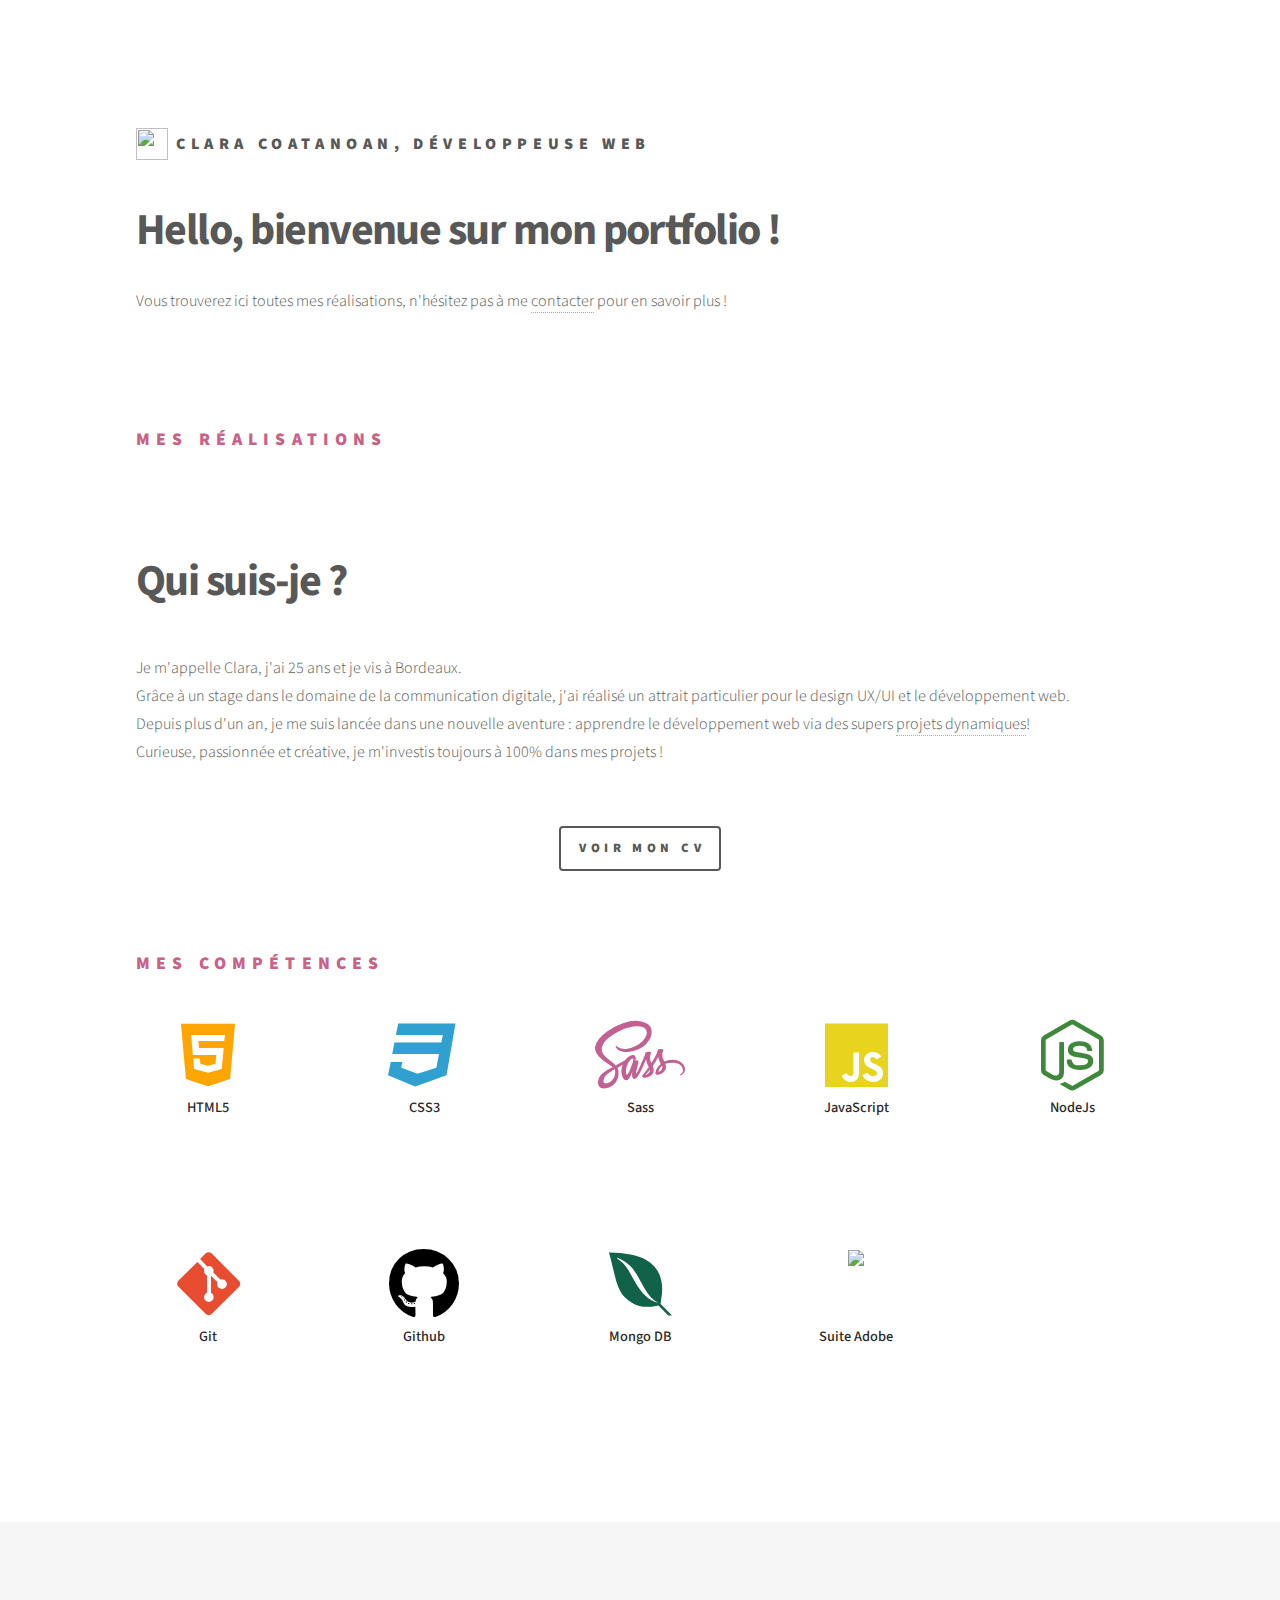
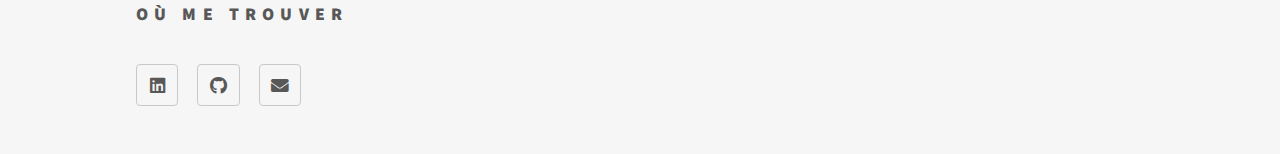
==== index.html @ 20f23aa3 "modification path image header" ====
<!DOCTYPE HTML>
<!--
	Phantom by HTML5 UP
	html5up.net | @ajlkn
	Free for personal and commercial use under the CCA 3.0 license (html5up.net/license)
-->
<html>

<head>
	<title>Portfolio Clara Coatanoan</title>
	<meta charset="utf-8" />
	<meta name="viewport" content="width=device-width, initial-scale=1, user-scalable=no" />
	<link rel="stylesheet" href="assets/css/main.css" />
	<link rel="stylesheet" href="assets/css/pages_projet.css" />
	<noscript>
		<link rel="stylesheet" href="assets/css/noscript.css" />
	</noscript>
</head>

<body class="is-preload">
	<!-- Wrapper -->
	<div id="wrapper">

		<!-- Header -->
		<header id="header">
			<div class="inner">

				<!-- Logo -->
				<a href="../index.html" class="logo">
					<span class="symbol name-title">
						<img src="/images/logos/clara_cercle.png" class="logo-title icon brands" />
						<span class="title">Clara Coatanoan, développeuse web</span>
				</a>

				<!-- Nav -->
				<!--<nav>
					<ul>
						<li><a href="#menu">Menu</a></li>
					</ul>
				</nav>-->

			</div>
		</header>

		<!-- Menu -->
		<!--<nav id="menu">
			<h2>Menu</h2>
			<ul>
				<li><a href="profil.html">Qui suis-je ?</a></li>
				<li><a href="contact.html">Contact</a></li>
			</ul>
		</nav>-->

		<!-- Main -->
		<div id="main">
			<div class="inner">
				<header>
					<h1>Hello, bienvenue sur mon portfolio !</h1>
					<p>Vous trouverez ici toutes mes réalisations, n'hésitez pas à me <a href="mailto:ccoatanoan@gmail.com">contacter</a> pour en savoir plus !</p>
				</header>
				<div class="title-projects">
					<h2 class="color-profil title-page">Mes réalisations</h2>
				</div>
				<section class="tiles" id="projects">
					<article class="style1">
						<span class="image">
							<img src="images/photos/photo_booki.png" alt="" />
						</span>
						<a href="./pages_projets/booki.html">
							<h2>Booki</h2>
							<div class="content">
								<p>Intégrer l'interface du site avec du code HTML et CSS</p>
							</div>
						</a>
					</article>
					<article class="style2">
						<span class="image">
							<img src="images/photos/photo_ohmyfood.png" alt="" />
						</span>
						<a href="./pages_projets/ohmyfood.html">
							<h2>Ohmyfood</h2>
							<div class="content">
								<p>Intégrer puis de dynamiser une page web avec des animations CSS avec SASS</p>
							</div>
						</a>
					</article>
					<article class="style3">
						<span class="image">
							<img src="images/photos/photo_lapanthere.png" alt="" />
						</span>
						<a href="./pages_projets/lapanthere.html">
							<h2>La Panthère</h2>
							<div class="content">
								<p>Optimiser un site web existant et améliorer le référencement</p>
							</div>
						</a>
					</article>
					<article class="style4">
						<span class="image">
							<img src="images/photos/photo_kanap.png" alt="" />
						</span>
						<a href="./pages_projets/kanap.html">
							<h2>Kanap</h2>
							<div class="content">
								<p>Intégrer dynamiquement des éléments de l'API avec JavaScript</p>
							</div>
						</a>
					</article>
					<!--<article class="style5">
									<span class="image">
										<img src="images/photos/photo_piiquante.png" alt="" />
									</span>
									<a href="./pages_projets/piiquante.html">
										<h2>Piiquante</h2>
										<div class="content">
											<p>Construire et intégrer une API sécurisée avec Nodejs, Express et MongoDB</p>
										</div>
									</a>
								</article>-->
					<!--<article class="style6">
									<span class="image">
										<img src="images/pic06.jpg" alt="" />
									</span>
									<a href="generic.html">
										<h2>Veroeros</h2>
										<div class="content">
											<p>Sed nisl arcu euismod sit amet nisi lorem etiam dolor veroeros et feugiat.</p>
										</div>
									</a>
								</article>
								<article class="style2">
									<span class="image">
										<img src="images/pic07.jpg" alt="" />
									</span>
									<a href="generic.html">
										<h2>Ipsum</h2>
										<div class="content">
											<p>Sed nisl arcu euismod sit amet nisi lorem etiam dolor veroeros et feugiat.</p>
										</div>
									</a>
								</article>
								<article class="style3">
									<span class="image">
										<img src="images/pic08.jpg" alt="" />
									</span>
									<a href="generic.html">
										<h2>Dolor</h2>
										<div class="content">
											<p>Sed nisl arcu euismod sit amet nisi lorem etiam dolor veroeros et feugiat.</p>
										</div>
									</a>
								</article>
								<article class="style1">
									<span class="image">
										<img src="images/pic09.jpg" alt="" />
									</span>
									<a href="generic.html">
										<h2>Nullam</h2>
										<div class="content">
											<p>Sed nisl arcu euismod sit amet nisi lorem etiam dolor veroeros et feugiat.</p>
										</div>
									</a>
								</article>
								<article class="style5">
									<span class="image">
										<img src="images/pic10.jpg" alt="" />
									</span>
									<a href="generic.html">
										<h2>Ultricies</h2>
										<div class="content">
											<p>Sed nisl arcu euismod sit amet nisi lorem etiam dolor veroeros et feugiat.</p>
										</div>
									</a>
								</article>
								<article class="style6">
									<span class="image">
										<img src="images/pic11.jpg" alt="" />
									</span>
									<a href="generic.html">
										<h2>Dictum</h2>
										<div class="content">
											<p>Sed nisl arcu euismod sit amet nisi lorem etiam dolor veroeros et feugiat.</p>
										</div>
									</a>
								</article>
								<article class="style4">
									<span class="image">
										<img src="images/pic12.jpg" alt="" />
									</span>
									<a href="generic.html">
										<h2>Pretium</h2>
										<div class="content">
											<p>Sed nisl arcu euismod sit amet nisi lorem etiam dolor veroeros et feugiat.</p>
										</div>
									</a>
								</article>-->
				</section>
				<section>
					<div class="bloc-index">
						<h1>Qui suis-je ?</h1>
						<!--<span class="image main"><img src="images/pic13.jpg" alt="" /></span>-->
						<p>
							Je m'appelle Clara, j'ai 25 ans et je vis à Bordeaux.</br>
							Grâce à un stage dans le domaine de la communication digitale, j'ai réalisé un attrait
							particulier pour le design UX/UI et le développement web.</br>
							Depuis plus d'un an, je me suis lancée dans une nouvelle aventure : apprendre le
							développement
							web via des supers <a href="#projects">projets dynamiques</a>!</br>
							Curieuse, passionnée et créative, je m'investis toujours à 100% dans mes projets !</br>
							</br>
						</p>
						<div class="button-projet">
							<a type="button" href="./images/pdf/cv_dev_web_clara_coatanoan_portfolio.pdf"
								target="_blank" class="button">Voir mon CV</a>
						</div>
					</div>
					<div class="bloc-index">
						<h2 class="color-profil title-page">Mes compétences</h2>
						<ul class="icons-profil">
							<li class="icons-bloc">
								<i class="icon brands style1 color-html fa-html5"><span class="label">HTML5</spans></i>
								<p>HTML5</p>
							</li>
							<li class="icons-bloc">
								<i class="icon brands style1 color-css fa-css3"><span class="label">CSS3</spans></i>
								<p>CSS3</p>
							</li>
							<li class="icons-bloc">
								<i class="icon brands style1 color-sass fa-sass"><span class="label">Sass</spans></i>
								<p>Sass</p>
							</li>
							<li class="icons-bloc">
								<i class="icon brands style1 color-js fa-js"><span class="label">JavaScript</spans></i>
								<p>JavaScript</p>
							</li>
							<li class="icons-bloc">
								<i class="icon brands style1 color-nodejs fa-node-js"><span class="label">NodeJS</spans>
										</i>
								<p>NodeJs</p>
							</li>
							<li class="icons-bloc">
								<i class="icon brands style1 color-git fa-git-alt"><span class="label">Git</spans></i>
								<p>Git</p>
							</li>
							<li class="icons-bloc">
								<i class="icon brands style1 color-github fa-github"><span class="label">Github</spans>
										</i>
								<p>Github</p>
							</li>
							<li class="icons-bloc">
								<i class="icon brands style1 color-mongodb fa-envira"><span class="label">MongoDB
										</spans>
								</i>
								<p>Mongo DB</p>
							</li>
							<li class="icons-bloc">
								<img src="./images/logos/creative-cloud.png" class="icon brands style1">
								<p>Suite Adobe</p>
							</li>
						</ul>
					</div>
					<!--<p>					
					<a href="./contact.html">Mon CV<i class="icon solid style1 fa-hand-wave"></i></a>
				</p>-->
					<!--<h2 class="color-profil title-page">Passionnée</h2>
				<p>

				</p>-->
				</section>
			</div>
		</div>

		<!-- Footer -->
		<footer id="footer">
			<div class="inner">
				<!--<section>
								<h2>Get in touch</h2>
								<form method="post" action="#">
									<div class="fields">
										<div class="field half">
											<input type="text" name="name" id="name" placeholder="Name" />
										</div>
										<div class="field half">
											<input type="email" name="email" id="email" placeholder="Email" />
										</div>
										<div class="field">
											<textarea name="message" id="message" placeholder="Message"></textarea>
										</div>
									</div>
									<ul class="actions">
										<li><input type="submit" value="Send" class="primary" /></li>
									</ul>
								</form>
							</section>-->
				<section>
					<h2>Où me trouver</h2>
					<ul class="icons">
						<li><a href="https://www.linkedin.com/in/clara-coatanoan/"
								class="icon brands style2 fa-linkedin"><span class="label">Linkedin</span></a></li>
						<li><a href="https://github.com/claractnn/" class="icon brands style2 fa-github"><span
									class="label">GitHub</span></a></li>
						<li><a href="mailto:ccoatanoan@gmail.com" class="icon solid style2 fa-envelope"><span
									class="label">Email</span></a></li>
					</ul>
				</section>
				<!--<ul class="copyright">
								<li>&copy; Untitled. All rights reserved</li><li>Design: <a href="http://html5up.net">HTML5 UP</a></li>
							</ul>-->
			</div>
		</footer>

	</div>

	<!-- Scripts -->
	<script src="assets/js/jquery.min.js"></script>
	<script src="assets/js/browser.min.js"></script>
	<script src="assets/js/breakpoints.min.js"></script>
	<script src="assets/js/util.js"></script>
	<script src="assets/js/main.js"></script>

</body>

</html>
---- assets/css/main.css ----
@import url(fontawesome-all.min.css);
@import url("https://fonts.googleapis.com/css?family=Source+Sans+Pro:300,700,900");

/*
	Phantom by HTML5 UP
	html5up.net | @ajlkn
	Free for personal and commercial use under the CCA 3.0 license (html5up.net/license)
*/

html, body, div, span, applet, object,
iframe, h1, h2, h3, h4, h5, h6, p, blockquote,
pre, a, abbr, acronym, address, big, cite,
code, del, dfn, em, img, ins, kbd, q, s, samp,
small, strike, strong, sub, sup, tt, var, b,
u, i, center, dl, dt, dd, ol, ul, li, fieldset,
form, label, legend, table, caption, tbody,
tfoot, thead, tr, th, td, article, aside,
canvas, details, embed, figure, figcaption,
footer, header, hgroup, menu, nav, output, ruby,
section, summary, time, mark, audio, video {
	margin: 0;
	padding: 0;
	border: 0;
	font-size: 100%;
	font: inherit;
	vertical-align: baseline;}

article, aside, details, figcaption, figure,
footer, header, hgroup, menu, nav, section {
	display: block;}

body {
	line-height: 1;
}

ol, ul {
	list-style: none;
}

blockquote, q {
	quotes: none;
}

	blockquote:before, blockquote:after, q:before, q:after {
		content: '';
		content: none;
	}

table {
	border-collapse: collapse;
	border-spacing: 0;
}

body {
	-webkit-text-size-adjust: none;
}

mark {
	background-color: transparent;
	color: inherit;
}

input::-moz-focus-inner {
	border: 0;
	padding: 0;
}

input, select, textarea {
	-moz-appearance: none;
	-webkit-appearance: none;
	-ms-appearance: none;
	appearance: none;
}

/* Basic */

	@-ms-viewport {
		width: device-width;
	}

	body {
		-ms-overflow-style: scrollbar;
	}

	@media screen and (max-width: 480px) {

		html, body {
			min-width: 320px;
		}

	}

	html {
		box-sizing: border-box;
	}

	*, *:before, *:after {
		box-sizing: inherit;
	}

	body {
		background: #ffffff;
	}

		body.is-preload *, body.is-preload *:before, body.is-preload *:after {
			-moz-animation: none !important;
			-webkit-animation: none !important;
			-ms-animation: none !important;
			animation: none !important;
			-moz-transition: none !important;
			-webkit-transition: none !important;
			-ms-transition: none !important;
			transition: none !important;
		}

/* Type */

	body, input, select, textarea {
		color: #585858;
		font-family: "Source Sans Pro", Helvetica, sans-serif;
		font-size: 16pt;
		font-weight: 300;
		line-height: 1.75;
	}

		@media screen and (max-width: 1680px) {

			body, input, select, textarea {
				font-size: 14pt;
			}

		}

		@media screen and (max-width: 1280px) {

			body, input, select, textarea {
				font-size: 12pt;
			}

		}

	a {
		-moz-transition: border-bottom-color 0.2s ease, color 0.2s ease;
		-webkit-transition: border-bottom-color 0.2s ease, color 0.2s ease;
		-ms-transition: border-bottom-color 0.2s ease, color 0.2s ease;
		transition: border-bottom-color 0.2s ease, color 0.2s ease;
		text-decoration: none;
		color: #585858;
		border-bottom: dotted 1px rgba(88, 88, 88, 0.5);
	}

		a:hover {
			border-bottom-color: transparent;
			color: #f2849e !important;
		}

	strong, b {
		font-weight: 900;
	}

	em, i {
		font-style: italic;
	}

	p {
		margin: 0 0 2em 0;
	}

	h1 {
		font-size: 2.75em;
		font-weight: 700;
		line-height: 1.3;
		margin: 0 0 1em 0;
		letter-spacing: -0.035em;
	}

		h1 a {
			color: inherit;
		}

		@media screen and (max-width: 736px) {

			h1 {
				font-size: 2em;
				margin: 0 0 1em 0;
			}

		}

		@media screen and (max-width: 360px) {

			h1 {
				font-size: 1.75em;
			}

		}

	h2, h3, h4, h5, h6 {
		font-weight: 900;
		line-height: 1.5;
		margin: 0 0 2em 0;
		text-transform: uppercase;
		letter-spacing: 0.35em;
	}

		h2 a, h3 a, h4 a, h5 a, h6 a {
			color: inherit;
		}

	h2 {
		font-size: 1.1em;
	}

	h3 {
		font-size: 1em;
	}

	h4 {
		font-size: 0.8em;
	}

	h5 {
		font-size: 0.8em;
	}

	h6 {
		font-size: 0.8em;
	}

	@media screen and (max-width: 980px) {

		h1 br, h2 br, h3 br, h4 br, h5 br, h6 br {
			display: none;
		}

	}

	@media screen and (max-width: 736px) {

		h2 {
			font-size: 1em;
		}

		h3 {
			font-size: 0.8em;
		}

	}

	sub {
		font-size: 0.8em;
		position: relative;
		top: 0.5em;
	}

	sup {
		font-size: 0.8em;
		position: relative;
		top: -0.5em;
	}

	blockquote {
		border-left: solid 4px #c9c9c9;
		font-style: italic;
		margin: 0 0 2em 0;
		padding: 0.5em 0 0.5em 2em;
	}

	code {
		background: rgba(144, 144, 144, 0.075);
		border-radius: 4px;
		border: solid 1px #c9c9c9;
		font-family: "Courier New", monospace;
		font-size: 0.9em;
		margin: 0 0.25em;
		padding: 0.25em 0.65em;
	}

	pre {
		-webkit-overflow-scrolling: touch;
		font-family: "Courier New", monospace;
		font-size: 0.9em;
		margin: 0 0 2em 0;
	}

		pre code {
			display: block;
			line-height: 1.75;
			padding: 1em 1.5em;
			overflow-x: auto;
		}

	hr {
		border: 0;
		border-bottom: solid 1px #c9c9c9;
		margin: 2em 0;
	}

		hr.major {
			margin: 3em 0;
		}

	.align-left {
		text-align: left;
	}

	.align-center {
		text-align: center;
	}

	.align-right {
		text-align: right;
	}

/* Row */

	.row {
		display: flex;
		flex-wrap: wrap;
		box-sizing: border-box;
		align-items: stretch;
	}

		.row > * {
			box-sizing: border-box;
		}

		.row.gtr-uniform > * > :last-child {
			margin-bottom: 0;
		}

		.row.aln-left {
			justify-content: flex-start;
		}

		.row.aln-center {
			justify-content: center;
		}

		.row.aln-right {
			justify-content: flex-end;
		}

		.row.aln-top {
			align-items: flex-start;
		}

		.row.aln-middle {
			align-items: center;
		}

		.row.aln-bottom {
			align-items: flex-end;
		}

		.row > .imp {
			order: -1;
		}

		.row > .col-1 {
			width: 8.33333%;
		}

		.row > .off-1 {
			margin-left: 8.33333%;
		}

		.row > .col-2 {
			width: 16.66667%;
		}

		.row > .off-2 {
			margin-left: 16.66667%;
		}

		.row > .col-3 {
			width: 25%;
		}

		.row > .off-3 {
			margin-left: 25%;
		}

		.row > .col-4 {
			width: 33.33333%;
		}

		.row > .off-4 {
			margin-left: 33.33333%;
		}

		.row > .col-5 {
			width: 41.66667%;
		}

		.row > .off-5 {
			margin-left: 41.66667%;
		}

		.row > .col-6 {
			width: 50%;
		}

		.row > .off-6 {
			margin-left: 50%;
		}

		.row > .col-7 {
			width: 58.33333%;
		}

		.row > .off-7 {
			margin-left: 58.33333%;
		}

		.row > .col-8 {
			width: 66.66667%;
		}

		.row > .off-8 {
			margin-left: 66.66667%;
		}

		.row > .col-9 {
			width: 75%;
		}

		.row > .off-9 {
			margin-left: 75%;
		}

		.row > .col-10 {
			width: 83.33333%;
		}

		.row > .off-10 {
			margin-left: 83.33333%;
		}

		.row > .col-11 {
			width: 91.66667%;
		}

		.row > .off-11 {
			margin-left: 91.66667%;
		}

		.row > .col-12 {
			width: 100%;
		}

		.row > .off-12 {
			margin-left: 100%;
		}

		.row.gtr-0 {
			margin-top: 0;
			margin-left: 0em;
		}

			.row.gtr-0 > * {
				padding: 0 0 0 0em;
			}

			.row.gtr-0.gtr-uniform {
				margin-top: 0em;
			}

				.row.gtr-0.gtr-uniform > * {
					padding-top: 0em;
				}

		.row.gtr-25 {
			margin-top: 0;
			margin-left: -0.5em;
		}

			.row.gtr-25 > * {
				padding: 0 0 0 0.5em;
			}

			.row.gtr-25.gtr-uniform {
				margin-top: -0.5em;
			}

				.row.gtr-25.gtr-uniform > * {
					padding-top: 0.5em;
				}

		.row.gtr-50 {
			margin-top: 0;
			margin-left: -1em;
		}

			.row.gtr-50 > * {
				padding: 0 0 0 1em;
			}

			.row.gtr-50.gtr-uniform {
				margin-top: -1em;
			}

				.row.gtr-50.gtr-uniform > * {
					padding-top: 1em;
				}

		.row {
			margin-top: 0;
			margin-left: -2em;
		}

			.row > * {
				padding: 0 0 0 2em;
			}

			.row.gtr-uniform {
				margin-top: -2em;
			}

				.row.gtr-uniform > * {
					padding-top: 2em;
				}

		.row.gtr-150 {
			margin-top: 0;
			margin-left: -3em;
		}

			.row.gtr-150 > * {
				padding: 0 0 0 3em;
			}

			.row.gtr-150.gtr-uniform {
				margin-top: -3em;
			}

				.row.gtr-150.gtr-uniform > * {
					padding-top: 3em;
				}

		.row.gtr-200 {
			margin-top: 0;
			margin-left: -4em;
		}

			.row.gtr-200 > * {
				padding: 0 0 0 4em;
			}

			.row.gtr-200.gtr-uniform {
				margin-top: -4em;
			}

				.row.gtr-200.gtr-uniform > * {
					padding-top: 4em;
				}

		@media screen and (max-width: 1680px) {

			.row {
				display: flex;
				flex-wrap: wrap;
				box-sizing: border-box;
				align-items: stretch;
			}

				.row > * {
					box-sizing: border-box;
				}

				.row.gtr-uniform > * > :last-child {
					margin-bottom: 0;
				}

				.row.aln-left {
					justify-content: flex-start;
				}

				.row.aln-center {
					justify-content: center;
				}

				.row.aln-right {
					justify-content: flex-end;
				}

				.row.aln-top {
					align-items: flex-start;
				}

				.row.aln-middle {
					align-items: center;
				}

				.row.aln-bottom {
					align-items: flex-end;
				}

				.row > .imp-xlarge {
					order: -1;
				}

				.row > .col-1-xlarge {
					width: 8.33333%;
				}

				.row > .off-1-xlarge {
					margin-left: 8.33333%;
				}

				.row > .col-2-xlarge {
					width: 16.66667%;
				}

				.row > .off-2-xlarge {
					margin-left: 16.66667%;
				}

				.row > .col-3-xlarge {
					width: 25%;
				}

				.row > .off-3-xlarge {
					margin-left: 25%;
				}

				.row > .col-4-xlarge {
					width: 33.33333%;
				}

				.row > .off-4-xlarge {
					margin-left: 33.33333%;
				}

				.row > .col-5-xlarge {
					width: 41.66667%;
				}

				.row > .off-5-xlarge {
					margin-left: 41.66667%;
				}

				.row > .col-6-xlarge {
					width: 50%;
				}

				.row > .off-6-xlarge {
					margin-left: 50%;
				}

				.row > .col-7-xlarge {
					width: 58.33333%;
				}

				.row > .off-7-xlarge {
					margin-left: 58.33333%;
				}

				.row > .col-8-xlarge {
					width: 66.66667%;
				}

				.row > .off-8-xlarge {
					margin-left: 66.66667%;
				}

				.row > .col-9-xlarge {
					width: 75%;
				}

				.row > .off-9-xlarge {
					margin-left: 75%;
				}

				.row > .col-10-xlarge {
					width: 83.33333%;
				}

				.row > .off-10-xlarge {
					margin-left: 83.33333%;
				}

				.row > .col-11-xlarge {
					width: 91.66667%;
				}

				.row > .off-11-xlarge {
					margin-left: 91.66667%;
				}

				.row > .col-12-xlarge {
					width: 100%;
				}

				.row > .off-12-xlarge {
					margin-left: 100%;
				}

				.row.gtr-0 {
					margin-top: 0;
					margin-left: 0em;
				}

					.row.gtr-0 > * {
						padding: 0 0 0 0em;
					}

					.row.gtr-0.gtr-uniform {
						margin-top: 0em;
					}

						.row.gtr-0.gtr-uniform > * {
							padding-top: 0em;
						}

				.row.gtr-25 {
					margin-top: 0;
					margin-left: -0.5em;
				}

					.row.gtr-25 > * {
						padding: 0 0 0 0.5em;
					}

					.row.gtr-25.gtr-uniform {
						margin-top: -0.5em;
					}

						.row.gtr-25.gtr-uniform > * {
							padding-top: 0.5em;
						}

				.row.gtr-50 {
					margin-top: 0;
					margin-left: -1em;
				}

					.row.gtr-50 > * {
						padding: 0 0 0 1em;
					}

					.row.gtr-50.gtr-uniform {
						margin-top: -1em;
					}

						.row.gtr-50.gtr-uniform > * {
							padding-top: 1em;
						}

				.row {
					margin-top: 0;
					margin-left: -2em;
				}

					.row > * {
						padding: 0 0 0 2em;
					}

					.row.gtr-uniform {
						margin-top: -2em;
					}

						.row.gtr-uniform > * {
							padding-top: 2em;
						}

				.row.gtr-150 {
					margin-top: 0;
					margin-left: -3em;
				}

					.row.gtr-150 > * {
						padding: 0 0 0 3em;
					}

					.row.gtr-150.gtr-uniform {
						margin-top: -3em;
					}

						.row.gtr-150.gtr-uniform > * {
							padding-top: 3em;
						}

				.row.gtr-200 {
					margin-top: 0;
					margin-left: -4em;
				}

					.row.gtr-200 > * {
						padding: 0 0 0 4em;
					}

					.row.gtr-200.gtr-uniform {
						margin-top: -4em;
					}

						.row.gtr-200.gtr-uniform > * {
							padding-top: 4em;
						}

		}

		@media screen and (max-width: 1280px) {

			.row {
				display: flex;
				flex-wrap: wrap;
				box-sizing: border-box;
				align-items: stretch;
			}

				.row > * {
					box-sizing: border-box;
				}

				.row.gtr-uniform > * > :last-child {
					margin-bottom: 0;
				}

				.row.aln-left {
					justify-content: flex-start;
				}

				.row.aln-center {
					justify-content: center;
				}

				.row.aln-right {
					justify-content: flex-end;
				}

				.row.aln-top {
					align-items: flex-start;
				}

				.row.aln-middle {
					align-items: center;
				}

				.row.aln-bottom {
					align-items: flex-end;
				}

				.row > .imp-large {
					order: -1;
				}

				.row > .col-1-large {
					width: 8.33333%;
				}

				.row > .off-1-large {
					margin-left: 8.33333%;
				}

				.row > .col-2-large {
					width: 16.66667%;
				}

				.row > .off-2-large {
					margin-left: 16.66667%;
				}

				.row > .col-3-large {
					width: 25%;
				}

				.row > .off-3-large {
					margin-left: 25%;
				}

				.row > .col-4-large {
					width: 33.33333%;
				}

				.row > .off-4-large {
					margin-left: 33.33333%;
				}

				.row > .col-5-large {
					width: 41.66667%;
				}

				.row > .off-5-large {
					margin-left: 41.66667%;
				}

				.row > .col-6-large {
					width: 50%;
				}

				.row > .off-6-large {
					margin-left: 50%;
				}

				.row > .col-7-large {
					width: 58.33333%;
				}

				.row > .off-7-large {
					margin-left: 58.33333%;
				}

				.row > .col-8-large {
					width: 66.66667%;
				}

				.row > .off-8-large {
					margin-left: 66.66667%;
				}

				.row > .col-9-large {
					width: 75%;
				}

				.row > .off-9-large {
					margin-left: 75%;
				}

				.row > .col-10-large {
					width: 83.33333%;
				}

				.row > .off-10-large {
					margin-left: 83.33333%;
				}

				.row > .col-11-large {
					width: 91.66667%;
				}

				.row > .off-11-large {
					margin-left: 91.66667%;
				}

				.row > .col-12-large {
					width: 100%;
				}

				.row > .off-12-large {
					margin-left: 100%;
				}

				.row.gtr-0 {
					margin-top: 0;
					margin-left: 0em;
				}

					.row.gtr-0 > * {
						padding: 0 0 0 0em;
					}

					.row.gtr-0.gtr-uniform {
						margin-top: 0em;
					}

						.row.gtr-0.gtr-uniform > * {
							padding-top: 0em;
						}

				.row.gtr-25 {
					margin-top: 0;
					margin-left: -0.5em;
				}

					.row.gtr-25 > * {
						padding: 0 0 0 0.5em;
					}

					.row.gtr-25.gtr-uniform {
						margin-top: -0.5em;
					}

						.row.gtr-25.gtr-uniform > * {
							padding-top: 0.5em;
						}

				.row.gtr-50 {
					margin-top: 0;
					margin-left: -1em;
				}

					.row.gtr-50 > * {
						padding: 0 0 0 1em;
					}

					.row.gtr-50.gtr-uniform {
						margin-top: -1em;
					}

						.row.gtr-50.gtr-uniform > * {
							padding-top: 1em;
						}

				.row {
					margin-top: 0;
					margin-left: -2em;
				}

					.row > * {
						padding: 0 0 0 2em;
					}

					.row.gtr-uniform {
						margin-top: -2em;
					}

						.row.gtr-uniform > * {
							padding-top: 2em;
						}

				.row.gtr-150 {
					margin-top: 0;
					margin-left: -3em;
				}

					.row.gtr-150 > * {
						padding: 0 0 0 3em;
					}

					.row.gtr-150.gtr-uniform {
						margin-top: -3em;
					}

						.row.gtr-150.gtr-uniform > * {
							padding-top: 3em;
						}

				.row.gtr-200 {
					margin-top: 0;
					margin-left: -4em;
				}

					.row.gtr-200 > * {
						padding: 0 0 0 4em;
					}

					.row.gtr-200.gtr-uniform {
						margin-top: -4em;
					}

						.row.gtr-200.gtr-uniform > * {
							padding-top: 4em;
						}

		}

		@media screen and (max-width: 980px) {

			.row {
				display: flex;
				flex-wrap: wrap;
				box-sizing: border-box;
				align-items: stretch;
			}

				.row > * {
					box-sizing: border-box;
				}

				.row.gtr-uniform > * > :last-child {
					margin-bottom: 0;
				}

				.row.aln-left {
					justify-content: flex-start;
				}

				.row.aln-center {
					justify-content: center;
				}

				.row.aln-right {
					justify-content: flex-end;
				}

				.row.aln-top {
					align-items: flex-start;
				}

				.row.aln-middle {
					align-items: center;
				}

				.row.aln-bottom {
					align-items: flex-end;
				}

				.row > .imp-medium {
					order: -1;
				}

				.row > .col-1-medium {
					width: 8.33333%;
				}

				.row > .off-1-medium {
					margin-left: 8.33333%;
				}

				.row > .col-2-medium {
					width: 16.66667%;
				}

				.row > .off-2-medium {
					margin-left: 16.66667%;
				}

				.row > .col-3-medium {
					width: 25%;
				}

				.row > .off-3-medium {
					margin-left: 25%;
				}

				.row > .col-4-medium {
					width: 33.33333%;
				}

				.row > .off-4-medium {
					margin-left: 33.33333%;
				}

				.row > .col-5-medium {
					width: 41.66667%;
				}

				.row > .off-5-medium {
					margin-left: 41.66667%;
				}

				.row > .col-6-medium {
					width: 50%;
				}

				.row > .off-6-medium {
					margin-left: 50%;
				}

				.row > .col-7-medium {
					width: 58.33333%;
				}

				.row > .off-7-medium {
					margin-left: 58.33333%;
				}

				.row > .col-8-medium {
					width: 66.66667%;
				}

				.row > .off-8-medium {
					margin-left: 66.66667%;
				}

				.row > .col-9-medium {
					width: 75%;
				}

				.row > .off-9-medium {
					margin-left: 75%;
				}

				.row > .col-10-medium {
					width: 83.33333%;
				}

				.row > .off-10-medium {
					margin-left: 83.33333%;
				}

				.row > .col-11-medium {
					width: 91.66667%;
				}

				.row > .off-11-medium {
					margin-left: 91.66667%;
				}

				.row > .col-12-medium {
					width: 100%;
				}

				.row > .off-12-medium {
					margin-left: 100%;
				}

				.row.gtr-0 {
					margin-top: 0;
					margin-left: 0em;
				}

					.row.gtr-0 > * {
						padding: 0 0 0 0em;
					}

					.row.gtr-0.gtr-uniform {
						margin-top: 0em;
					}

						.row.gtr-0.gtr-uniform > * {
							padding-top: 0em;
						}

				.row.gtr-25 {
					margin-top: 0;
					margin-left: -0.375em;
				}

					.row.gtr-25 > * {
						padding: 0 0 0 0.375em;
					}

					.row.gtr-25.gtr-uniform {
						margin-top: -0.375em;
					}

						.row.gtr-25.gtr-uniform > * {
							padding-top: 0.375em;
						}

				.row.gtr-50 {
					margin-top: 0;
					margin-left: -0.75em;
				}

					.row.gtr-50 > * {
						padding: 0 0 0 0.75em;
					}

					.row.gtr-50.gtr-uniform {
						margin-top: -0.75em;
					}

						.row.gtr-50.gtr-uniform > * {
							padding-top: 0.75em;
						}

				.row {
					margin-top: 0;
					margin-left: -1.5em;
				}

					.row > * {
						padding: 0 0 0 1.5em;
					}

					.row.gtr-uniform {
						margin-top: -1.5em;
					}

						.row.gtr-uniform > * {
							padding-top: 1.5em;
						}

				.row.gtr-150 {
					margin-top: 0;
					margin-left: -2.25em;
				}

					.row.gtr-150 > * {
						padding: 0 0 0 2.25em;
					}

					.row.gtr-150.gtr-uniform {
						margin-top: -2.25em;
					}

						.row.gtr-150.gtr-uniform > * {
							padding-top: 2.25em;
						}

				.row.gtr-200 {
					margin-top: 0;
					margin-left: -3em;
				}

					.row.gtr-200 > * {
						padding: 0 0 0 3em;
					}

					.row.gtr-200.gtr-uniform {
						margin-top: -3em;
					}

						.row.gtr-200.gtr-uniform > * {
							padding-top: 3em;
						}

		}

		@media screen and (max-width: 736px) {

			.row {
				display: flex;
				flex-wrap: wrap;
				box-sizing: border-box;
				align-items: stretch;
			}

				.row > * {
					box-sizing: border-box;
				}

				.row.gtr-uniform > * > :last-child {
					margin-bottom: 0;
				}

				.row.aln-left {
					justify-content: flex-start;
				}

				.row.aln-center {
					justify-content: center;
				}

				.row.aln-right {
					justify-content: flex-end;
				}

				.row.aln-top {
					align-items: flex-start;
				}

				.row.aln-middle {
					align-items: center;
				}

				.row.aln-bottom {
					align-items: flex-end;
				}

				.row > .imp-small {
					order: -1;
				}

				.row > .col-1-small {
					width: 8.33333%;
				}

				.row > .off-1-small {
					margin-left: 8.33333%;
				}

				.row > .col-2-small {
					width: 16.66667%;
				}

				.row > .off-2-small {
					margin-left: 16.66667%;
				}

				.row > .col-3-small {
					width: 25%;
				}

				.row > .off-3-small {
					margin-left: 25%;
				}

				.row > .col-4-small {
					width: 33.33333%;
				}

				.row > .off-4-small {
					margin-left: 33.33333%;
				}

				.row > .col-5-small {
					width: 41.66667%;
				}

				.row > .off-5-small {
					margin-left: 41.66667%;
				}

				.row > .col-6-small {
					width: 50%;
				}

				.row > .off-6-small {
					margin-left: 50%;
				}

				.row > .col-7-small {
					width: 58.33333%;
				}

				.row > .off-7-small {
					margin-left: 58.33333%;
				}

				.row > .col-8-small {
					width: 66.66667%;
				}

				.row > .off-8-small {
					margin-left: 66.66667%;
				}

				.row > .col-9-small {
					width: 75%;
				}

				.row > .off-9-small {
					margin-left: 75%;
				}

				.row > .col-10-small {
					width: 83.33333%;
				}

				.row > .off-10-small {
					margin-left: 83.33333%;
				}

				.row > .col-11-small {
					width: 91.66667%;
				}

				.row > .off-11-small {
					margin-left: 91.66667%;
				}

				.row > .col-12-small {
					width: 100%;
				}

				.row > .off-12-small {
					margin-left: 100%;
				}

				.row.gtr-0 {
					margin-top: 0;
					margin-left: 0em;
				}

					.row.gtr-0 > * {
						padding: 0 0 0 0em;
					}

					.row.gtr-0.gtr-uniform {
						margin-top: 0em;
					}

						.row.gtr-0.gtr-uniform > * {
							padding-top: 0em;
						}

				.row.gtr-25 {
					margin-top: 0;
					margin-left: -0.25em;
				}

					.row.gtr-25 > * {
						padding: 0 0 0 0.25em;
					}

					.row.gtr-25.gtr-uniform {
						margin-top: -0.25em;
					}

						.row.gtr-25.gtr-uniform > * {
							padding-top: 0.25em;
						}

				.row.gtr-50 {
					margin-top: 0;
					margin-left: -0.5em;
				}

					.row.gtr-50 > * {
						padding: 0 0 0 0.5em;
					}

					.row.gtr-50.gtr-uniform {
						margin-top: -0.5em;
					}

						.row.gtr-50.gtr-uniform > * {
							padding-top: 0.5em;
						}

				.row {
					margin-top: 0;
					margin-left: -1em;
				}

					.row > * {
						padding: 0 0 0 1em;
					}

					.row.gtr-uniform {
						margin-top: -1em;
					}

						.row.gtr-uniform > * {
							padding-top: 1em;
						}

				.row.gtr-150 {
					margin-top: 0;
					margin-left: -1.5em;
				}

					.row.gtr-150 > * {
						padding: 0 0 0 1.5em;
					}

					.row.gtr-150.gtr-uniform {
						margin-top: -1.5em;
					}

						.row.gtr-150.gtr-uniform > * {
							padding-top: 1.5em;
						}

				.row.gtr-200 {
					margin-top: 0;
					margin-left: -2em;
				}

					.row.gtr-200 > * {
						padding: 0 0 0 2em;
					}

					.row.gtr-200.gtr-uniform {
						margin-top: -2em;
					}

						.row.gtr-200.gtr-uniform > * {
							padding-top: 2em;
						}

		}

		@media screen and (max-width: 480px) {

			.row {
				display: flex;
				flex-wrap: wrap;
				box-sizing: border-box;
				align-items: stretch;
			}

				.row > * {
					box-sizing: border-box;
				}

				.row.gtr-uniform > * > :last-child {
					margin-bottom: 0;
				}

				.row.aln-left {
					justify-content: flex-start;
				}

				.row.aln-center {
					justify-content: center;
				}

				.row.aln-right {
					justify-content: flex-end;
				}

				.row.aln-top {
					align-items: flex-start;
				}

				.row.aln-middle {
					align-items: center;
				}

				.row.aln-bottom {
					align-items: flex-end;
				}

				.row > .imp-xsmall {
					order: -1;
				}

				.row > .col-1-xsmall {
					width: 8.33333%;
				}

				.row > .off-1-xsmall {
					margin-left: 8.33333%;
				}

				.row > .col-2-xsmall {
					width: 16.66667%;
				}

				.row > .off-2-xsmall {
					margin-left: 16.66667%;
				}

				.row > .col-3-xsmall {
					width: 25%;
				}

				.row > .off-3-xsmall {
					margin-left: 25%;
				}

				.row > .col-4-xsmall {
					width: 33.33333%;
				}

				.row > .off-4-xsmall {
					margin-left: 33.33333%;
				}

				.row > .col-5-xsmall {
					width: 41.66667%;
				}

				.row > .off-5-xsmall {
					margin-left: 41.66667%;
				}

				.row > .col-6-xsmall {
					width: 50%;
				}

				.row > .off-6-xsmall {
					margin-left: 50%;
				}

				.row > .col-7-xsmall {
					width: 58.33333%;
				}

				.row > .off-7-xsmall {
					margin-left: 58.33333%;
				}

				.row > .col-8-xsmall {
					width: 66.66667%;
				}

				.row > .off-8-xsmall {
					margin-left: 66.66667%;
				}

				.row > .col-9-xsmall {
					width: 75%;
				}

				.row > .off-9-xsmall {
					margin-left: 75%;
				}

				.row > .col-10-xsmall {
					width: 83.33333%;
				}

				.row > .off-10-xsmall {
					margin-left: 83.33333%;
				}

				.row > .col-11-xsmall {
					width: 91.66667%;
				}

				.row > .off-11-xsmall {
					margin-left: 91.66667%;
				}

				.row > .col-12-xsmall {
					width: 100%;
				}

				.row > .off-12-xsmall {
					margin-left: 100%;
				}

				.row.gtr-0 {
					margin-top: 0;
					margin-left: 0em;
				}

					.row.gtr-0 > * {
						padding: 0 0 0 0em;
					}

					.row.gtr-0.gtr-uniform {
						margin-top: 0em;
					}

						.row.gtr-0.gtr-uniform > * {
							padding-top: 0em;
						}

				.row.gtr-25 {
					margin-top: 0;
					margin-left: -0.25em;
				}

					.row.gtr-25 > * {
						padding: 0 0 0 0.25em;
					}

					.row.gtr-25.gtr-uniform {
						margin-top: -0.25em;
					}

						.row.gtr-25.gtr-uniform > * {
							padding-top: 0.25em;
						}

				.row.gtr-50 {
					margin-top: 0;
					margin-left: -0.5em;
				}

					.row.gtr-50 > * {
						padding: 0 0 0 0.5em;
					}

					.row.gtr-50.gtr-uniform {
						margin-top: -0.5em;
					}

						.row.gtr-50.gtr-uniform > * {
							padding-top: 0.5em;
						}

				.row {
					margin-top: 0;
					margin-left: -1em;
				}

					.row > * {
						padding: 0 0 0 1em;
					}

					.row.gtr-uniform {
						margin-top: -1em;
					}

						.row.gtr-uniform > * {
							padding-top: 1em;
						}

				.row.gtr-150 {
					margin-top: 0;
					margin-left: -1.5em;
				}

					.row.gtr-150 > * {
						padding: 0 0 0 1.5em;
					}

					.row.gtr-150.gtr-uniform {
						margin-top: -1.5em;
					}

						.row.gtr-150.gtr-uniform > * {
							padding-top: 1.5em;
						}

				.row.gtr-200 {
					margin-top: 0;
					margin-left: -2em;
				}

					.row.gtr-200 > * {
						padding: 0 0 0 2em;
					}

					.row.gtr-200.gtr-uniform {
						margin-top: -2em;
					}

						.row.gtr-200.gtr-uniform > * {
							padding-top: 2em;
						}

		}

/* Section/Article */

	section.special, article.special {
		text-align: center;
	}

	header p {
		margin-top: -1em;
	}

	@media screen and (max-width: 736px) {

		header p {
			margin-top: 0;
		}

	}

/* Icon */

	.icon {
		text-decoration: none;
		border-bottom: none;
		position: relative;
	}

		.icon:before {
			-moz-osx-font-smoothing: grayscale;
			-webkit-font-smoothing: antialiased;
			display: inline-block;
			font-style: normal;
			font-variant: normal;
			text-rendering: auto;
			line-height: 1;
			text-transform: none !important;
			font-family: 'Font Awesome 5 Free';
			font-weight: 400;
		}

		.icon > .label {
			display: none;
		}

		.icon:before {
			line-height: inherit;
		}

		.icon.solid:before {
			font-weight: 900;
		}

		.icon.brands:before {
			font-family: 'Font Awesome 5 Brands';
		}

		.icon.style2 {
			-moz-transition: background-color 0.2s ease-in-out, color 0.2s ease-in-out, border-color 0.2s ease-in-out;
			-webkit-transition: background-color 0.2s ease-in-out, color 0.2s ease-in-out, border-color 0.2s ease-in-out;
			-ms-transition: background-color 0.2s ease-in-out, color 0.2s ease-in-out, border-color 0.2s ease-in-out;
			transition: background-color 0.2s ease-in-out, color 0.2s ease-in-out, border-color 0.2s ease-in-out;
			background-color: transparent;
			border: solid 1px #c9c9c9;
			border-radius: 4px;
			width: 2.65em;
			height: 2.65em;
			display: inline-block;
			text-align: center;
			line-height: 2.65em;
			color: inherit;
		}

			.icon.style2:before {
				font-size: 1.1em;
			}

			.icon.style2:hover {
				color: #f2849e;
				border-color: #f2849e;
			}

			.icon.style2:active {
				background-color: rgba(242, 132, 158, 0.1);
			}

/* List */

	ol {
		list-style: decimal;
		margin: 0 0 2em 0;
		padding-left: 1.25em;
	}

		ol li {
			padding-left: 0.25em;
		}

	ul {
		list-style: disc;
		margin: 0 0 2em 0;
		padding-left: 1em;
	}

		ul li {
			padding-left: 0.5em;
		}

		ul.alt {
			list-style: none;
			padding-left: 0;
		}

			ul.alt li {
				border-top: solid 1px #c9c9c9;
				padding: 0.5em 0;
			}

				ul.alt li:first-child {
					border-top: 0;
					padding-top: 0;
				}

	dl {
		margin: 0 0 2em 0;
	}

		dl dt {
			display: block;
			font-weight: 900;
			margin: 0 0 1em 0;
		}

		dl dd {
			margin-left: 2em;
		}

/* Actions */

	ul.actions {
		display: -moz-flex;
		display: -webkit-flex;
		display: -ms-flex;
		display: flex;
		cursor: default;
		list-style: none;
		margin-left: -1em;
		padding-left: 0;
	}

		ul.actions li {
			padding: 0 0 0 1em;
			vertical-align: middle;
		}

		ul.actions.special {
			-moz-justify-content: center;
			-webkit-justify-content: center;
			-ms-justify-content: center;
			justify-content: center;
			width: 100%;
			margin-left: 0;
		}

			ul.actions.special li:first-child {
				padding-left: 0;
			}

		ul.actions.stacked {
			-moz-flex-direction: column;
			-webkit-flex-direction: column;
			-ms-flex-direction: column;
			flex-direction: column;
			margin-left: 0;
		}

			ul.actions.stacked li {
				padding: 1.3em 0 0 0;
			}

				ul.actions.stacked li:first-child {
					padding-top: 0;
				}

		ul.actions.fit {
			width: calc(100% + 1em);
		}

			ul.actions.fit li {
				-moz-flex-grow: 1;
				-webkit-flex-grow: 1;
				-ms-flex-grow: 1;
				flex-grow: 1;
				-moz-flex-shrink: 1;
				-webkit-flex-shrink: 1;
				-ms-flex-shrink: 1;
				flex-shrink: 1;
				width: 100%;
			}

				ul.actions.fit li > * {
					width: 100%;
				}

			ul.actions.fit.stacked {
				width: 100%;
			}

		@media screen and (max-width: 480px) {

			ul.actions:not(.fixed) {
				-moz-flex-direction: column;
				-webkit-flex-direction: column;
				-ms-flex-direction: column;
				flex-direction: column;
				margin-left: 0;
				width: 100% !important;
			}

				ul.actions:not(.fixed) li {
					-moz-flex-grow: 1;
					-webkit-flex-grow: 1;
					-ms-flex-grow: 1;
					flex-grow: 1;
					-moz-flex-shrink: 1;
					-webkit-flex-shrink: 1;
					-ms-flex-shrink: 1;
					flex-shrink: 1;
					padding: 1em 0 0 0;
					text-align: center;
					width: 100%;
				}

					ul.actions:not(.fixed) li > * {
						width: 100%;
					}

					ul.actions:not(.fixed) li:first-child {
						padding-top: 0;
					}

					ul.actions:not(.fixed) li input[type="submit"],
					ul.actions:not(.fixed) li input[type="reset"],
					ul.actions:not(.fixed) li input[type="button"],
					ul.actions:not(.fixed) li button,
					ul.actions:not(.fixed) li .button {
						width: 100%;
					}

						ul.actions:not(.fixed) li input[type="submit"].icon:before,
						ul.actions:not(.fixed) li input[type="reset"].icon:before,
						ul.actions:not(.fixed) li input[type="button"].icon:before,
						ul.actions:not(.fixed) li button.icon:before,
						ul.actions:not(.fixed) li .button.icon:before {
							margin-left: -0.5rem;
						}

		}

/* Icons */

	ul.icons {
		cursor: default;
		list-style: none;
		padding-left: 0;
		margin: -1em 0 2em -1em;
	}

		ul.icons li {
			display: inline-block;
			padding: 1em 0 0 1em;
		}

/* Form */

	form {
		margin: 0 0 2em 0;
		overflow-x: hidden;
	}

		form > :last-child {
			margin-bottom: 0;
		}

		form > .fields {
			display: -moz-flex;
			display: -webkit-flex;
			display: -ms-flex;
			display: flex;
			-moz-flex-wrap: wrap;
			-webkit-flex-wrap: wrap;
			-ms-flex-wrap: wrap;
			flex-wrap: wrap;
			width: calc(100% + 3em);
			margin: -1.5em 0 2em -1.5em;
		}

			form > .fields > .field {
				-moz-flex-grow: 0;
				-webkit-flex-grow: 0;
				-ms-flex-grow: 0;
				flex-grow: 0;
				-moz-flex-shrink: 0;
				-webkit-flex-shrink: 0;
				-ms-flex-shrink: 0;
				flex-shrink: 0;
				padding: 1.5em 0 0 1.5em;
				width: calc(100% - 1.5em);
			}

				form > .fields > .field.half {
					width: calc(50% - 0.75em);
				}

				form > .fields > .field.third {
					width: calc(100%/3 - 0.5em);
				}

				form > .fields > .field.quarter {
					width: calc(25% - 0.375em);
				}

		@media screen and (max-width: 480px) {

			form > .fields {
				width: calc(100% + 3em);
				margin: -1.5em 0 2em -1.5em;
			}

				form > .fields > .field {
					padding: 1.5em 0 0 1.5em;
					width: calc(100% - 1.5em);
				}

					form > .fields > .field.half {
						width: calc(100% - 1.5em);
					}

					form > .fields > .field.third {
						width: calc(100% - 1.5em);
					}

					form > .fields > .field.quarter {
						width: calc(100% - 1.5em);
					}

		}

	label {
		display: block;
		font-size: 0.9em;
		font-weight: 900;
		margin: 0 0 1em 0;
	}

	input[type="text"],
	input[type="password"],
	input[type="email"],
	input[type="tel"],
	select,
	textarea {
		-moz-appearance: none;
		-webkit-appearance: none;
		-ms-appearance: none;
		appearance: none;
		background-color: transparent;
		border: none;
		border-radius: 0;
		border-bottom: solid 1px #c9c9c9;
		color: inherit;
		display: block;
		outline: 0;
		padding: 0;
		text-decoration: none;
		width: 100%;
	}

		input[type="text"]:invalid,
		input[type="password"]:invalid,
		input[type="email"]:invalid,
		input[type="tel"]:invalid,
		select:invalid,
		textarea:invalid {
			box-shadow: none;
		}

		input[type="text"]:focus,
		input[type="password"]:focus,
		input[type="email"]:focus,
		input[type="tel"]:focus,
		select:focus,
		textarea:focus {
			border-bottom-color: #f2849e;
			box-shadow: inset 0 -1px 0 0 #f2849e;
		}

	select {
		background-image: url("data:image/svg+xml;charset=utf8,%3Csvg xmlns='http://www.w3.org/2000/svg' width='40' height='40' preserveAspectRatio='none' viewBox='0 0 40 40'%3E%3Cpath d='M9.4,12.3l10.4,10.4l10.4-10.4c0.2-0.2,0.5-0.4,0.9-0.4c0.3,0,0.6,0.1,0.9,0.4l3.3,3.3c0.2,0.2,0.4,0.5,0.4,0.9 c0,0.4-0.1,0.6-0.4,0.9L20.7,31.9c-0.2,0.2-0.5,0.4-0.9,0.4c-0.3,0-0.6-0.1-0.9-0.4L4.3,17.3c-0.2-0.2-0.4-0.5-0.4-0.9 c0-0.4,0.1-0.6,0.4-0.9l3.3-3.3c0.2-0.2,0.5-0.4,0.9-0.4S9.1,12.1,9.4,12.3z' fill='%23c9c9c9' /%3E%3C/svg%3E");
		background-size: 1.25rem;
		background-repeat: no-repeat;
		background-position: calc(100% - 1rem) center;
		height: 3em;
		padding-right: 3em;
		text-overflow: ellipsis;
	}

		select option {
			background: #ffffff;
		}

		select:focus::-ms-value {
			background-color: transparent;
		}

		select::-ms-expand {
			display: none;
		}

	input[type="text"],
	input[type="password"],
	input[type="email"],
	select {
		height: 3em;
	}

	textarea {
		padding: 0;
		min-height: 3.75em;
	}

	input[type="checkbox"],
	input[type="radio"] {
		-moz-appearance: none;
		-webkit-appearance: none;
		-ms-appearance: none;
		appearance: none;
		display: block;
		float: left;
		margin-right: -2em;
		opacity: 0;
		width: 1em;
		z-index: -1;
	}

		input[type="checkbox"] + label,
		input[type="radio"] + label {
			text-decoration: none;
			color: #585858;
			cursor: pointer;
			display: inline-block;
			font-size: 1em;
			font-weight: 300;
			padding-left: 2.55em;
			padding-right: 0.75em;
			position: relative;
		}

			input[type="checkbox"] + label:before,
			input[type="radio"] + label:before {
				-moz-osx-font-smoothing: grayscale;
				-webkit-font-smoothing: antialiased;
				display: inline-block;
				font-style: normal;
				font-variant: normal;
				text-rendering: auto;
				line-height: 1;
				text-transform: none !important;
				font-family: 'Font Awesome 5 Free';
				font-weight: 900;
			}

			input[type="checkbox"] + label:before,
			input[type="radio"] + label:before {
				border-radius: 4px;
				border: solid 1px #c9c9c9;
				content: '';
				display: inline-block;
				font-size: 0.8em;
				height: 2.25em;
				left: 0;
				line-height: 2.25em;
				position: absolute;
				text-align: center;
				top: 0;
				width: 2.25em;
			}

		input[type="checkbox"]:checked + label:before,
		input[type="radio"]:checked + label:before {
			background: #585858;
			border-color: #585858;
			color: #ffffff;
			content: '\f00c';
		}

		input[type="checkbox"]:focus + label:before,
		input[type="radio"]:focus + label:before {
			border-color: #f2849e;
			box-shadow: 0 0 0 1px #f2849e;
		}

	input[type="checkbox"] + label:before {
		border-radius: 4px;
	}

	input[type="radio"] + label:before {
		border-radius: 100%;
	}

/* Box */

	.box {
		border-radius: 4px;
		border: solid 1px #c9c9c9;
		margin-bottom: 2em;
		padding: 1.5em;
	}

		.box > :last-child,
		.box > :last-child > :last-child,
		.box > :last-child > :last-child > :last-child {
			margin-bottom: 0;
		}

		.box.alt {
			border: 0;
			border-radius: 0;
			padding: 0;
		}

/* Image */

	.image {
		border-radius: 4px;
		border: 0;
		display: inline-block;
		position: relative;
	}

		.image img {
			border-radius: 4px;
			display: block;
		}

		.image.left, .image.right {
			max-width: 40%;
		}

			.image.left img, .image.right img {
				width: 100%;
			}

		.image.left {
			float: left;
			padding: 0 1.5em 1em 0;
			top: 0.25em;
		}

		.image.right {
			float: right;
			padding: 0 0 1em 1.5em;
			top: 0.25em;
		}

		.image.fit {
			display: block;
			margin: 0 0 2em 0;
			width: 100%;
		}

			.image.fit img {
				width: 100%;
			}

		.image.main {
			display: block;
			margin: 0 0 3em 0;
			width: 100%;
		}

			.image.main img {
				width: 100%;
			}

			@media screen and (max-width: 736px) {

				.image.main {
					margin: 0 0 2em 0;
				}

			}

/* Table */

	.table-wrapper {
		-webkit-overflow-scrolling: touch;
		overflow-x: auto;
	}

	table {
		margin: 0 0 2em 0;
		width: 100%;
	}

		table tbody tr {
			border: solid 1px #c9c9c9;
			border-left: 0;
			border-right: 0;
		}

			table tbody tr:nth-child(2n + 1) {
				background-color: rgba(144, 144, 144, 0.075);
			}

		table td {
			padding: 0.75em 0.75em;
		}

		table th {
			font-size: 0.9em;
			font-weight: 900;
			padding: 0 0.75em 0.75em 0.75em;
			text-align: left;
		}

		table thead {
			border-bottom: solid 2px #c9c9c9;
		}

		table tfoot {
			border-top: solid 2px #c9c9c9;
		}

		table.alt {
			border-collapse: separate;
		}

			table.alt tbody tr td {
				border: solid 1px #c9c9c9;
				border-left-width: 0;
				border-top-width: 0;
			}

				table.alt tbody tr td:first-child {
					border-left-width: 1px;
				}

			table.alt tbody tr:first-child td {
				border-top-width: 1px;
			}

			table.alt thead {
				border-bottom: 0;
			}

			table.alt tfoot {
				border-top: 0;
			}

/* Button */

	input[type="submit"],
	input[type="reset"],
	input[type="button"],
	button,
	.button {
		-moz-appearance: none;
		-webkit-appearance: none;
		-ms-appearance: none;
		appearance: none;
		-moz-transition: background-color 0.2s ease-in-out, color 0.2s ease-in-out, box-shadow 0.2s ease-in-out;
		-webkit-transition: background-color 0.2s ease-in-out, color 0.2s ease-in-out, box-shadow 0.2s ease-in-out;
		-ms-transition: background-color 0.2s ease-in-out, color 0.2s ease-in-out, box-shadow 0.2s ease-in-out;
		transition: background-color 0.2s ease-in-out, color 0.2s ease-in-out, box-shadow 0.2s ease-in-out;
		background-color: transparent;
		border-radius: 4px;
		border: 0;
		box-shadow: inset 0 0 0 2px #585858;
		color: #585858 !important;
		cursor: pointer;
		display: inline-block;
		font-size: 0.8em;
		font-weight: 900;
		height: 3.5em;
		letter-spacing: 0.35em;
		line-height: 3.45em;
		overflow: hidden;
		padding: 0 1.25em 0 1.6em;
		text-align: center;
		text-decoration: none;
		text-overflow: ellipsis;
		text-transform: uppercase;
		white-space: nowrap;
	}

		input[type="submit"].icon:before,
		input[type="reset"].icon:before,
		input[type="button"].icon:before,
		button.icon:before,
		.button.icon:before {
			margin-right: 0.5em;
		}

		input[type="submit"].fit,
		input[type="reset"].fit,
		input[type="button"].fit,
		button.fit,
		.button.fit {
			width: 100%;
		}

		input[type="submit"]:hover,
		input[type="reset"]:hover,
		input[type="button"]:hover,
		button:hover,
		.button:hover {
			color: #f2849e !important;
			box-shadow: inset 0 0 0 2px #f2849e;
		}

		input[type="submit"]:active,
		input[type="reset"]:active,
		input[type="button"]:active,
		button:active,
		.button:active {
			background-color: rgba(242, 132, 158, 0.1);
		}

		input[type="submit"].small,
		input[type="reset"].small,
		input[type="button"].small,
		button.small,
		.button.small {
			font-size: 0.6em;
		}

		input[type="submit"].large,
		input[type="reset"].large,
		input[type="button"].large,
		button.large,
		.button.large {
			font-size: 1em;
		}

		input[type="submit"].primary,
		input[type="reset"].primary,
		input[type="button"].primary,
		button.primary,
		.button.primary {
			box-shadow: none;
			background-color: #585858;
			color: #ffffff !important;
		}

			input[type="submit"].primary:hover,
			input[type="reset"].primary:hover,
			input[type="button"].primary:hover,
			button.primary:hover,
			.button.primary:hover {
				background-color: #f2849e;
			}

			input[type="submit"].primary:active,
			input[type="reset"].primary:active,
			input[type="button"].primary:active,
			button.primary:active,
			.button.primary:active {
				background-color: #ee5f81;
			}

		input[type="submit"].disabled, input[type="submit"]:disabled,
		input[type="reset"].disabled,
		input[type="reset"]:disabled,
		input[type="button"].disabled,
		input[type="button"]:disabled,
		button.disabled,
		button:disabled,
		.button.disabled,
		.button:disabled {
			pointer-events: none;
			opacity: 0.25;
		}

/* Tiles */

	.tiles {
		display: -moz-flex;
		display: -webkit-flex;
		display: -ms-flex;
		display: flex;
		-moz-flex-wrap: wrap;
		-webkit-flex-wrap: wrap;
		-ms-flex-wrap: wrap;
		flex-wrap: wrap;
		position: relative;
		margin: -2.5em 0 0 -2.5em;
	}

		.tiles article {
			-moz-transition: -moz-transform 0.5s ease, opacity 0.5s ease;
			-webkit-transition: -webkit-transform 0.5s ease, opacity 0.5s ease;
			-ms-transition: -ms-transform 0.5s ease, opacity 0.5s ease;
			transition: transform 0.5s ease, opacity 0.5s ease;
			position: relative;
			width: calc(33.33333% - 2.5em);
			margin: 2.5em 0 0 2.5em;
		}

			.tiles article > .image {
				-moz-transition: -moz-transform 0.5s ease;
				-webkit-transition: -webkit-transform 0.5s ease;
				-ms-transition: -ms-transform 0.5s ease;
				transition: transform 0.5s ease;
				position: relative;
				display: block;
				width: 100%;
				border-radius: 4px;
				overflow: hidden;
			}

				.tiles article > .image img {
					display: block;
					width: 100%;
				}

				.tiles article > .image:before {
					pointer-events: none;
					-moz-transition: background-color 0.5s ease, opacity 0.5s ease;
					-webkit-transition: background-color 0.5s ease, opacity 0.5s ease;
					-ms-transition: background-color 0.5s ease, opacity 0.5s ease;
					transition: background-color 0.5s ease, opacity 0.5s ease;
					content: '';
					display: block;
					position: absolute;
					top: 0;
					left: 0;
					width: 100%;
					height: 100%;
					opacity: 1.0;
					z-index: 1;
					opacity: 0.8;
				}

				.tiles article > .image:after {
					pointer-events: none;
					-moz-transition: opacity 0.5s ease;
					-webkit-transition: opacity 0.5s ease;
					-ms-transition: opacity 0.5s ease;
					transition: opacity 0.5s ease;
					content: '';
					display: block;
					position: absolute;
					top: 0;
					left: 0;
					width: 100%;
					height: 100%;
					background-image: url("data:image/svg+xml;charset=utf8,%3Csvg xmlns='http://www.w3.org/2000/svg' width='100' height='100' viewBox='0 0 100 100' preserveAspectRatio='none'%3E%3Cstyle%3Eline %7B stroke-width: 0.25px%3B stroke: %23ffffff%3B %7D%3C/style%3E%3Cline x1='0' y1='0' x2='100' y2='100' /%3E%3Cline x1='100' y1='0' x2='0' y2='100' /%3E%3C/svg%3E");
					background-position: center;
					background-repeat: no-repeat;
					background-size: 100% 100%;
					opacity: 0.25;
					z-index: 2;
				}

			.tiles article > a {
				display: -moz-flex;
				display: -webkit-flex;
				display: -ms-flex;
				display: flex;
				-moz-flex-direction: column;
				-webkit-flex-direction: column;
				-ms-flex-direction: column;
				flex-direction: column;
				-moz-align-items: center;
				-webkit-align-items: center;
				-ms-align-items: center;
				align-items: center;
				-moz-justify-content: center;
				-webkit-justify-content: center;
				-ms-justify-content: center;
				justify-content: center;
				-moz-transition: background-color 0.5s ease, -moz-transform 0.5s ease;
				-webkit-transition: background-color 0.5s ease, -webkit-transform 0.5s ease;
				-ms-transition: background-color 0.5s ease, -ms-transform 0.5s ease;
				transition: background-color 0.5s ease, transform 0.5s ease;
				position: absolute;
				top: 0;
				left: 0;
				width: 100%;
				height: 100%;
				padding: 1em;
				border-radius: 4px;
				border-bottom: 0;
				color: #ffffff;
				text-align: center;
				text-decoration: none;
				z-index: 3;
			}

				.tiles article > a > :last-child {
					margin: 0;
					text-shadow: 1px 1px 2px #333333;
					font-weight: 500;
				}

				.tiles article > a:hover {
					color: #ffffff !important;
				}

				.tiles article > a h2 {
					margin: 0;
				}

				.tiles article > a .content {
					-moz-transition: max-height 0.5s ease, opacity 0.5s ease;
					-webkit-transition: max-height 0.5s ease, opacity 0.5s ease;
					-ms-transition: max-height 0.5s ease, opacity 0.5s ease;
					transition: max-height 0.5s ease, opacity 0.5s ease;
					width: 100%;
					max-height: 0;
					line-height: 1.5;
					margin-top: 0.35em;
					opacity: 0;
				}

					.tiles article > a .content > :last-child {
						margin-bottom: 0;
					}

			.tiles article.style1 > .image:before {
				background-color: #f2849e;
			}

			.tiles article.style2 > .image:before {
				background-color: #7ecaf6;
			}

			.tiles article.style3 > .image:before {
				background-color: #7bd0c1;
			}

			.tiles article.style4 > .image:before {
				background-color: #c75b9b;
			}

			.tiles article.style5 > .image:before {
				background-color: #ae85ca;
			}

			.tiles article.style6 > .image:before {
				background-color: #8499e7;
			}

			body:not(.is-touch) .tiles article:hover > .image {
				-moz-transform: scale(1.1);
				-webkit-transform: scale(1.1);
				-ms-transform: scale(1.1);
				transform: scale(1.1);
			}

				body:not(.is-touch) .tiles article:hover > .image:before {
					background-color: #333333;
					opacity: 0.35;
				}

				body:not(.is-touch) .tiles article:hover > .image:after {
					opacity: 0;
				}

			body:not(.is-touch) .tiles article:hover .content {
				max-height: 15em;
				opacity: 1;
			}

		* + .tiles {
			margin-top: 2em;
		}

		body.is-preload .tiles article {
			-moz-transform: scale(0.9);
			-webkit-transform: scale(0.9);
			-ms-transform: scale(0.9);
			transform: scale(0.9);
			opacity: 0;
		}

		body.is-touch .tiles article .content {
			max-height: 15em;
			opacity: 1;
		}

		@media screen and (max-width: 1280px) {

			.tiles {
				margin: -1.25em 0 0 -1.25em;
			}

				.tiles article {
					width: calc(33.33333% - 1.25em);
					margin: 1.25em 0 0 1.25em;
				}

		}

		@media screen and (max-width: 980px) {

			.tiles {
				margin: -2.5em 0 0 -2.5em;
			}

				.tiles article {
					width: calc(50% - 2.5em);
					margin: 2.5em 0 0 2.5em;
				}

		}

		@media screen and (max-width: 736px) {

			.tiles {
				margin: -1.25em 0 0 -1.25em;
			}

				.tiles article {
					width: calc(50% - 1.25em);
					margin: 1.25em 0 0 1.25em;
				}

					.tiles article:hover > .image {
						-moz-transform: scale(1.0);
						-webkit-transform: scale(1.0);
						-ms-transform: scale(1.0);
						transform: scale(1.0);
					}

		}

		@media screen and (max-width: 480px) {

			.tiles {
				margin: 0;
			}

				.tiles article {
					width: 100%;
					margin: 1.25em 0 0 0;
				}

		}

/* Header */

	#header {
		padding: 8em 0 0.1em 0 ;
	}

		#header .logo {
			display: block;
			border-bottom: 0;
			color: inherit;
			font-weight: 900;
			letter-spacing: 0.35em;
			margin: 0 0 2.5em 0;
			text-decoration: none;
			text-transform: uppercase;
			display: inline-block;
		}

			#header .logo > * {
				display: inline-block;
				vertical-align: middle;
			}

			#header .logo .symbol {
				margin-right: 0.65em;
			}

				#header .logo .symbol img {
					display: block;
					width: 2em;
					height: 2em;
				}

		#header nav {
			position: fixed;
			right: 2em;
			top: 2em;
			z-index: 10000;
		}

			#header nav ul {
				display: -moz-flex;
				display: -webkit-flex;
				display: -ms-flex;
				display: flex;
				-moz-align-items: center;
				-webkit-align-items: center;
				-ms-align-items: center;
				align-items: center;
				list-style: none;
				margin: 0;
				padding: 0;
			}

				#header nav ul li {
					display: block;
					padding: 0;
				}

					#header nav ul li a {
						display: block;
						position: relative;
						height: 3em;
						line-height: 3em;
						padding: 0 1.5em;
						background-color: rgba(255, 255, 255, 0.5);
						border-radius: 4px;
						border: 0;
						font-size: 0.8em;
						font-weight: 900;
						letter-spacing: 0.35em;
						text-transform: uppercase;
					}

					#header nav ul li a[href="#menu"] {
						-webkit-tap-highlight-color: transparent;
						width: 4em;
						text-indent: 4em;
						font-size: 1em;
						overflow: hidden;
						padding: 0;
						white-space: nowrap;
					}

						#header nav ul li a[href="#menu"]:before, #header nav ul li a[href="#menu"]:after {
							-moz-transition: opacity 0.2s ease;
							-webkit-transition: opacity 0.2s ease;
							-ms-transition: opacity 0.2s ease;
							transition: opacity 0.2s ease;
							content: '';
							display: block;
							position: absolute;
							top: 0;
							left: 0;
							width: 100%;
							height: 100%;
							background-position: center;
							background-repeat: no-repeat;
							background-size: 2em 2em;
						}

						#header nav ul li a[href="#menu"]:before {
							background-image: url("data:image/svg+xml;charset=utf8,%3Csvg xmlns='http://www.w3.org/2000/svg' width='100' height='100' viewBox='0 0 100 100' preserveAspectRatio='none'%3E%3Cstyle%3Eline %7B stroke-width: 8px%3B stroke: %23f2849e%3B %7D%3C/style%3E%3Cline x1='0' y1='25' x2='100' y2='25' /%3E%3Cline x1='0' y1='50' x2='100' y2='50' /%3E%3Cline x1='0' y1='75' x2='100' y2='75' /%3E%3C/svg%3E");
							opacity: 0;
						}

						#header nav ul li a[href="#menu"]:after {
							background-image: url("data:image/svg+xml;charset=utf8,%3Csvg xmlns='http://www.w3.org/2000/svg' width='100' height='100' viewBox='0 0 100 100' preserveAspectRatio='none'%3E%3Cstyle%3Eline %7B stroke-width: 8px%3B stroke: %23585858%3B %7D%3C/style%3E%3Cline x1='0' y1='25' x2='100' y2='25' /%3E%3Cline x1='0' y1='50' x2='100' y2='50' /%3E%3Cline x1='0' y1='75' x2='100' y2='75' /%3E%3C/svg%3E");
							opacity: 1;
						}

						#header nav ul li a[href="#menu"]:hover:before {
							opacity: 1;
						}

						#header nav ul li a[href="#menu"]:hover:after {
							opacity: 0;
						}

		@media screen and (max-width: 736px) {

			#header {
				padding: 4em 0 0.1em 0 ;
			}

				#header nav {
					right: 0.5em;
					top: 0.5em;
				}

					#header nav ul li a[href="#menu"]:before, #header nav ul li a[href="#menu"]:after {
						background-size: 1.5em 1.5em;
					}

		}

/* Menu */

	#wrapper {
		-moz-transition: opacity 0.45s ease;
		-webkit-transition: opacity 0.45s ease;
		-ms-transition: opacity 0.45s ease;
		transition: opacity 0.45s ease;
		opacity: 1;
	}

	#menu {
		-moz-transform: translateX(22em);
		-webkit-transform: translateX(22em);
		-ms-transform: translateX(22em);
		transform: translateX(22em);
		-moz-transition: -moz-transform 0.45s ease, visibility 0.45s;
		-webkit-transition: -webkit-transform 0.45s ease, visibility 0.45s;
		-ms-transition: -ms-transform 0.45s ease, visibility 0.45s;
		transition: transform 0.45s ease, visibility 0.45s;
		position: fixed;
		top: 0;
		right: 0;
		width: 22em;
		max-width: 80%;
		height: 100%;
		-webkit-overflow-scrolling: touch;
		background: #585858;
		color: #ffffff;
		cursor: default;
		visibility: hidden;
		z-index: 10002;
	}

		#menu > .inner {
			-moz-transition: opacity 0.45s ease;
			-webkit-transition: opacity 0.45s ease;
			-ms-transition: opacity 0.45s ease;
			transition: opacity 0.45s ease;
			-webkit-overflow-scrolling: touch;
			position: absolute;
			top: 0;
			left: 0;
			width: 100%;
			height: 100%;
			padding: 2.75em;
			opacity: 0;
			overflow-y: auto;
		}

			#menu > .inner > ul {
				list-style: none;
				margin: 0 0 1em 0;
				padding: 0;
			}

				#menu > .inner > ul > li {
					padding: 0;
					border-top: solid 1px rgba(255, 255, 255, 0.15);
				}

					#menu > .inner > ul > li a {
						display: block;
						padding: 1em 0;
						line-height: 1.5;
						border: 0;
						color: inherit;
					}

					#menu > .inner > ul > li:first-child {
						border-top: 0;
						margin-top: -1em;
					}

		#menu > .close {
			-moz-transition: opacity 0.45s ease, -moz-transform 0.45s ease;
			-webkit-transition: opacity 0.45s ease, -webkit-transform 0.45s ease;
			-ms-transition: opacity 0.45s ease, -ms-transform 0.45s ease;
			transition: opacity 0.45s ease, transform 0.45s ease;
			-moz-transform: scale(0.25) rotate(180deg);
			-webkit-transform: scale(0.25) rotate(180deg);
			-ms-transform: scale(0.25) rotate(180deg);
			transform: scale(0.25) rotate(180deg);
			-webkit-tap-highlight-color: transparent;
			display: block;
			position: absolute;
			top: 2em;
			left: -6em;
			width: 6em;
			text-indent: 6em;
			height: 3em;
			border: 0;
			font-size: 1em;
			opacity: 0;
			overflow: hidden;
			padding: 0;
			white-space: nowrap;
		}

			#menu > .close:before, #menu > .close:after {
				-moz-transition: opacity 0.2s ease;
				-webkit-transition: opacity 0.2s ease;
				-ms-transition: opacity 0.2s ease;
				transition: opacity 0.2s ease;
				content: '';
				display: block;
				position: absolute;
				top: 0;
				left: 0;
				width: 100%;
				height: 100%;
				background-position: center;
				background-repeat: no-repeat;
				background-size: 2em 2em;
			}

			#menu > .close:before {
				background-image: url("data:image/svg+xml;charset=utf8,%3Csvg xmlns='http://www.w3.org/2000/svg' width='100' height='100' viewBox='0 0 100 100' preserveAspectRatio='none'%3E%3Cstyle%3Eline %7B stroke-width: 8px%3B stroke: %23f2849e%3B %7D%3C/style%3E%3Cline x1='15' y1='15' x2='85' y2='85' /%3E%3Cline x1='85' y1='15' x2='15' y2='85' /%3E%3C/svg%3E");
				opacity: 0;
			}

			#menu > .close:after {
				background-image: url("data:image/svg+xml;charset=utf8,%3Csvg xmlns='http://www.w3.org/2000/svg' width='100' height='100' viewBox='0 0 100 100' preserveAspectRatio='none'%3E%3Cstyle%3Eline %7B stroke-width: 8px%3B stroke: %23585858%3B %7D%3C/style%3E%3Cline x1='15' y1='15' x2='85' y2='85' /%3E%3Cline x1='85' y1='15' x2='15' y2='85' /%3E%3C/svg%3E");
				opacity: 1;
			}

			#menu > .close:hover:before {
				opacity: 1;
			}

			#menu > .close:hover:after {
				opacity: 0;
			}

		@media screen and (max-width: 736px) {

			#menu {
				-moz-transform: translateX(16.5em);
				-webkit-transform: translateX(16.5em);
				-ms-transform: translateX(16.5em);
				transform: translateX(16.5em);
				width: 16.5em;
			}

				#menu > .inner {
					padding: 2.75em 1.5em;
				}

				#menu > .close {
					top: 0.5em;
					left: -4.25em;
					width: 4.25em;
					text-indent: 4.25em;
				}

					#menu > .close:before, #menu > .close:after {
						background-size: 1.5em 1.5em;
					}

		}

	body.is-menu-visible #wrapper {
		pointer-events: none;
		cursor: default;
		opacity: 0.25;
	}

	body.is-menu-visible #menu {
		-moz-transform: translateX(0);
		-webkit-transform: translateX(0);
		-ms-transform: translateX(0);
		transform: translateX(0);
		visibility: visible;
	}

		body.is-menu-visible #menu > * {
			opacity: 1;
		}

		body.is-menu-visible #menu .close {
			-moz-transform: scale(1.0) rotate(0deg);
			-webkit-transform: scale(1.0) rotate(0deg);
			-ms-transform: scale(1.0) rotate(0deg);
			transform: scale(1.0) rotate(0deg);
			opacity: 1;
		}

/* Main */

	#main {
		padding: 0em 0 6em 0 ;
	}

		@media screen and (max-width: 736px) {

			#main {
				padding: 0em 0 4em 0 ;
			}

		}

/* Footer */

	#footer {
		padding: 5em 0 6em 0 ;
		background-color: #f6f6f6;
	}

		#footer > .inner {
			display: -moz-flex;
			display: -webkit-flex;
			display: -ms-flex;
			display: flex;
			-moz-flex-wrap: wrap;
			-webkit-flex-wrap: wrap;
			-ms-flex-wrap: wrap;
			flex-wrap: wrap;
			-moz-flex-direction: row;
			-webkit-flex-direction: row;
			-ms-flex-direction: row;
			flex-direction: row;
		}

			#footer > .inner > * > :last-child {
				margin-bottom: 0;
			}

			#footer > .inner section:nth-child(1) {
				width: calc(66% - 2.5em);
				margin-right: 2.5em;
			}

			#footer > .inner section:nth-child(2) {
				width: calc(33% - 2.5em);
				margin-left: 2.5em;
			}

			#footer > .inner .copyright {
				width: 100%;
				padding: 0;
				margin-top: 5em;
				list-style: none;
				font-size: 0.8em;
				color: rgba(88, 88, 88, 0.5);
			}

				#footer > .inner .copyright a {
					color: inherit;
				}

				#footer > .inner .copyright li {
					display: inline-block;
					border-left: solid 1px rgba(88, 88, 88, 0.15);
					line-height: 1;
					padding: 0 0 0 1em;
					margin: 0 0 0 1em;
				}

					#footer > .inner .copyright li:first-child {
						border-left: 0;
						padding-left: 0;
						margin-left: 0;
					}

		@media screen and (max-width: 1280px) {

			#footer {
				padding: 5em 0 3em 0 ;
			}

				#footer > .inner section:nth-child(1) {
					width: calc(66% - 1.25em);
					margin-right: 1.25em;
				}

				#footer > .inner section:nth-child(2) {
					width: calc(33% - 1.25em);
					margin-left: 1.25em;
				}

		}

		@media screen and (max-width: 980px) {

			#footer > .inner section:nth-child(1) {
				width: 66%;
				margin-right: 0;
			}

			#footer > .inner section:nth-child(2) {
				width: calc(33% - 2.5em);
				margin-left: 2.5em;
			}

		}

		@media screen and (max-width: 736px) {

			#footer {
				padding: 3em 0 1em 0 ;
			}

				#footer > .inner {
					-moz-flex-direction: column;
					-webkit-flex-direction: column;
					-ms-flex-direction: column;
					flex-direction: column;
				}

					#footer > .inner section:nth-child(1) {
						width: 100%;
						margin-right: 0;
						margin: 3em 0 0 0;
					}

					#footer > .inner section:nth-child(2) {
						-moz-order: -1;
						-webkit-order: -1;
						-ms-order: -1;
						order: -1;
						width: 100%;
						margin-left: 0;
					}

					#footer > .inner .copyright {
						margin-top: 3em;
					}

		}

		@media screen and (max-width: 480px) {

			#footer > .inner .copyright {
				margin-top: 3em;
			}

				#footer > .inner .copyright li {
					border-left: 0;
					padding-left: 0;
					margin: 0.75em 0 0 0;
					display: block;
					line-height: inherit;
				}

					#footer > .inner .copyright li:first-child {
						margin-top: 0;
					}

		}

/* Wrapper */

	#wrapper > * > .inner {
		width: 100%;
		max-width: 68em;
		margin: 0 auto;
		padding: 0 2.5em;
	}

		@media screen and (max-width: 736px) {

			#wrapper > * > .inner {
				padding: 0 1.25em;
			}

		}
---- assets/css/pages_projet.css ----
/* HEADER */

.nav-header {
    font-size: 1em;
}
    .nav-header:hover {
        color: #F2839E;
    }

/* NAME TITLE */

.name-title {
    display: flex !important;
    flex-direction: row;
    flex-wrap: wrap;
    align-items: center;
}

.logo-title {
    margin-right: 0.5em;
}
/* TITLES H2 */

.title-page {
    margin: 0 !important;
}

.title-projects {
    margin-top: 7em;
}

/* ICONS LANGUAGES */

ul.icons-language li {
    font-size: 1.5em !important;
    padding-top: 1em !important;
    display: flex;
    flex-direction: row;
    align-items: center;
}

/* COLORS LANGAGES*/

.color-html {
    color: orange;
}
    .color-html:hover {
        color: orange !important;
    }

.color-css {
    color: #30A0D1;
}
    .color-css:hover {
        color: #30A0D1 !important;
    }

.color-sass {
    color: #C26192;
}
    .color-sass:hover {
        color: #C26192 !important;
    }
    
.color-js {
    color: #E9D41D;
}
    .color-js:hover {
        color: #E9D41D !important;
    }

.color-nodejs {
    color: #3F883B;
}
    .color-nodejs:hover {
        color: #3F883B !important;
    }

.color-git {
    color: #E94D31;
}
    .color-git:hover {
        color: #E94D31 !important;
    }

.color-github {
    color: black;
}   
    .color-github:hover {
        color: black !important;
    }
    
.color-mongodb {
    color: #126149;
}
    .color-mongodb:hover {
        color: #126149 !important;
    }
    
/* COLORS TITLES PAGES PROJETS */

.color-booki {
    color: #0065FC;
}

.color-ohmyfood {
    color: #9356DC;
}

.color-lapanthere {
    color: #F3976C;
}

.color-kanap {
    color: #3597DB;
}

/* BUTTON */

.button-projet {
    width: auto !important;
    display: flex;
    align-items: center;
    justify-content: center;
    margin-bottom: 1em;
}

.buttonsLinks {
    display: flex;
    flex-direction: row;
    flex-wrap: wrap;
    align-items: center;
    justify-content: space-around;
    margin-bottom: 4em;
}

/* LOGO LANGAGE */

.logo-language {
    height: 0.8em;
}

.icons li {
    font-size: 1em;
}

.icons-language {
    display: flex;
    align-items: center;
    justify-content: flex-start;
    flex-wrap: wrap;
}

/* PAGE INDEX */

.bloc-index {
    margin-top: 5em;
}



.color-profil {
    color: #c96289;
}

.icons-profil {
    font-size: 1.5em !important;
    list-style: none;
    display: flex;
    flex-direction: row;
    flex-wrap: wrap;
    align-items: center;
    gap: 3em;
    padding: 0 !important;
    margin-top: 0.6em;
}

.icons-bloc {
    display: flex;
    flex-direction: column;
    align-items: center;
    gap: 0.1em;
    padding: 0 !important;
    width: 6em;
}

.icons-bloc i {
    font-size: 3em;
    padding-bottom: none !important;
    height: 1.4em;
}

.icons-bloc p {
    font-size: 0.6em;
    color: rgb(42, 41, 41);
    font-weight: 500;
}

.icons-bloc img {
    padding-bottom: none !important;
    height: 3em;
    margin-top: 1.2em;
}
---- assets/css/noscript.css ----
/*
	Phantom by HTML5 UP
	html5up.net | @ajlkn
	Free for personal and commercial use under the CCA 3.0 license (html5up.net/license)
*/

/* Tiles */

	body.is-preload .tiles article {
		-moz-transform: none;
		-webkit-transform: none;
		-ms-transform: none;
		transform: none;
		opacity: 1;
	}
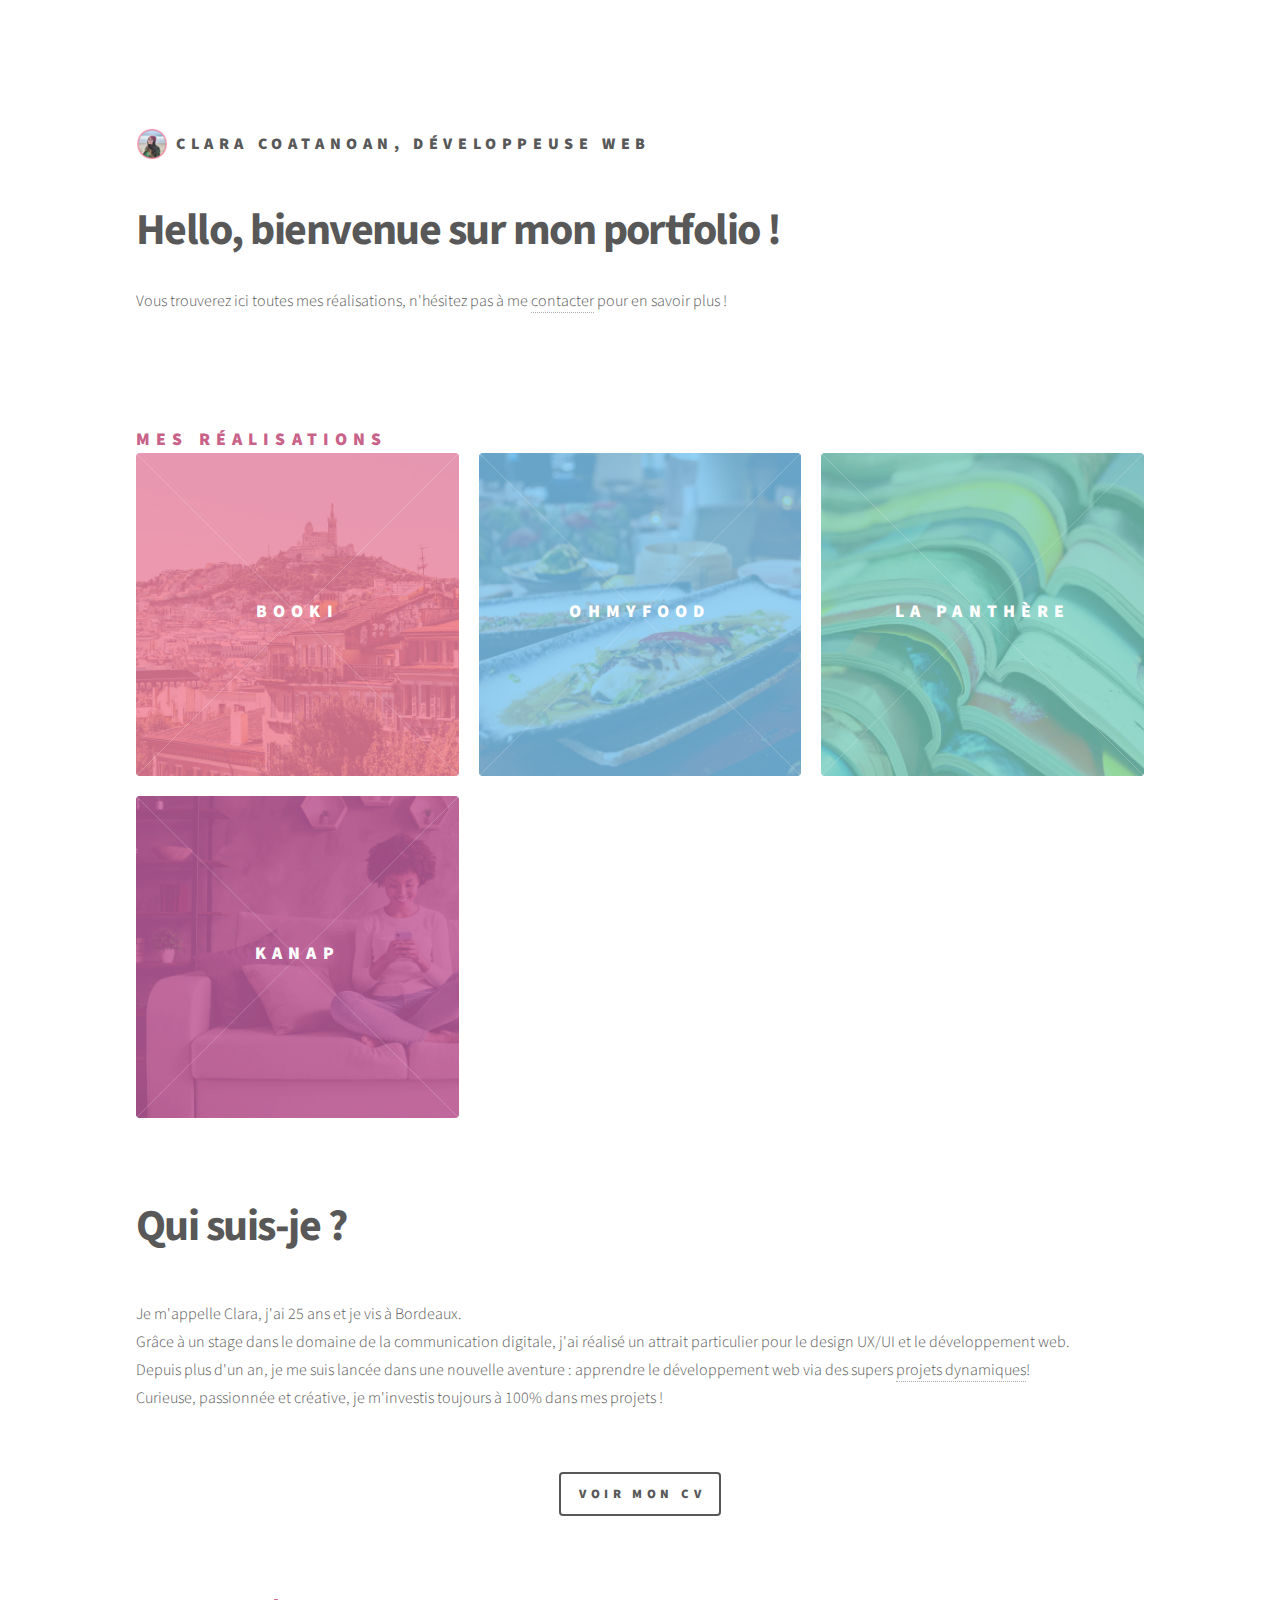
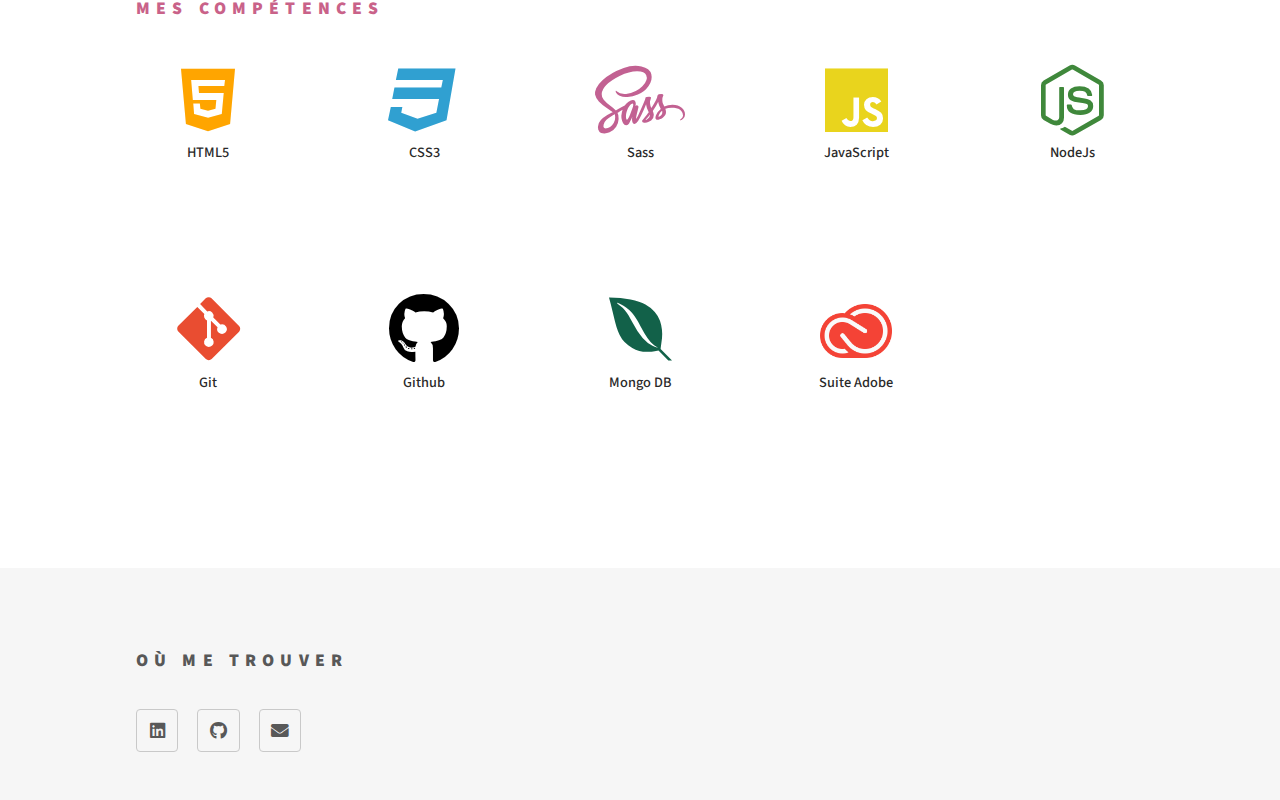
==== commit dc3f519e: "ajout index breakpoints" ====
--- a/index.html
+++ b/index.html
@@ -12,6 +12,7 @@
 	<meta name="viewport" content="width=device-width, initial-scale=1, user-scalable=no" />
 	<link rel="stylesheet" href="assets/css/main.css" />
 	<link rel="stylesheet" href="assets/css/pages_projet.css" />
+	<link rel="stylesheet" href="assets/css/index.css" />
 	<noscript>
 		<link rel="stylesheet" href="assets/css/noscript.css" />
 	</noscript>
@@ -28,7 +29,7 @@
 				<!-- Logo -->
 				<a href="../index.html" class="logo">
 					<span class="symbol name-title">
-						<img src="/images/logos/clara_cercle.png" class="logo-title icon brands" />
+						<img src="./images/logos/clara_cercle.png" class="logo-title icon brands" />
 						<span class="title">Clara Coatanoan, développeuse web</span>
 				</a>
 
--- a/assets/css/index.css
+++ b/assets/css/index.css
@@ -0,0 +1,5 @@
+@media screen and (max-width: 400px) {
+    .icons-profil {
+        font-size: 1.1em !important;
+    }
+}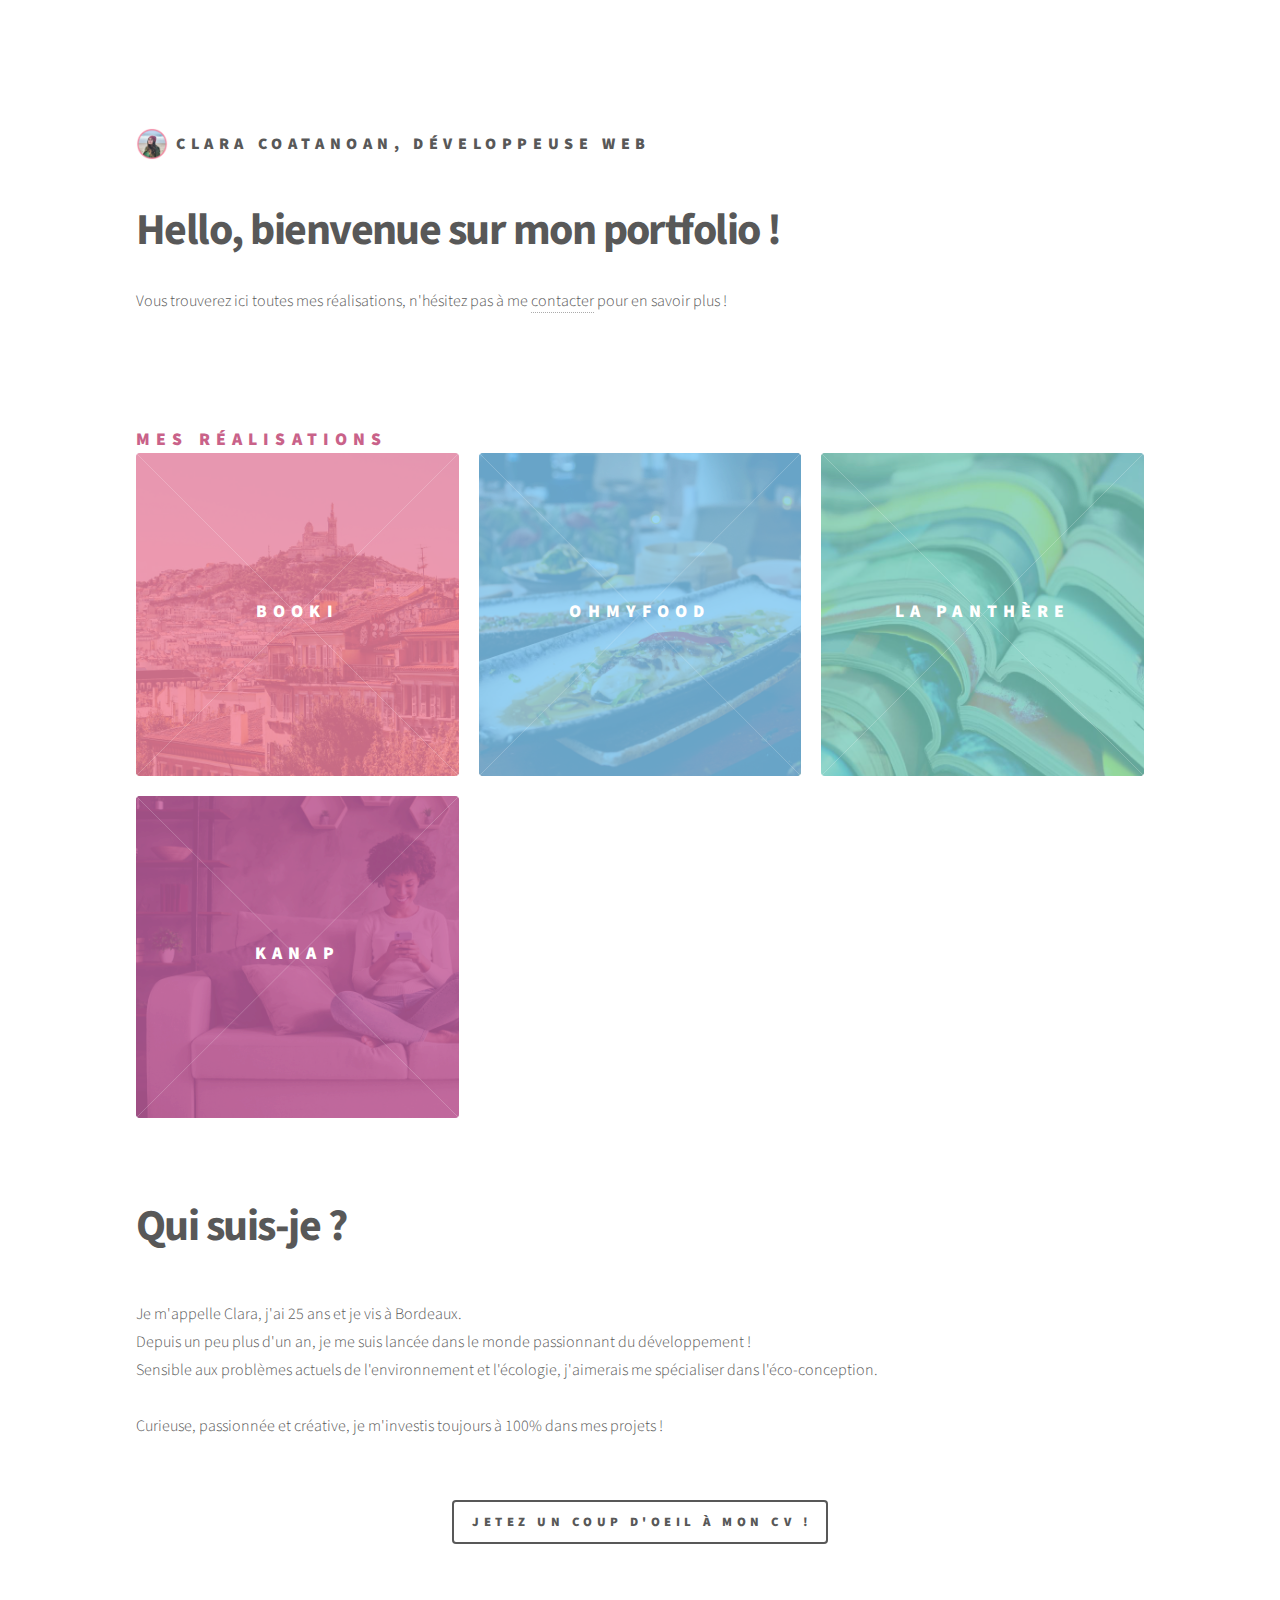
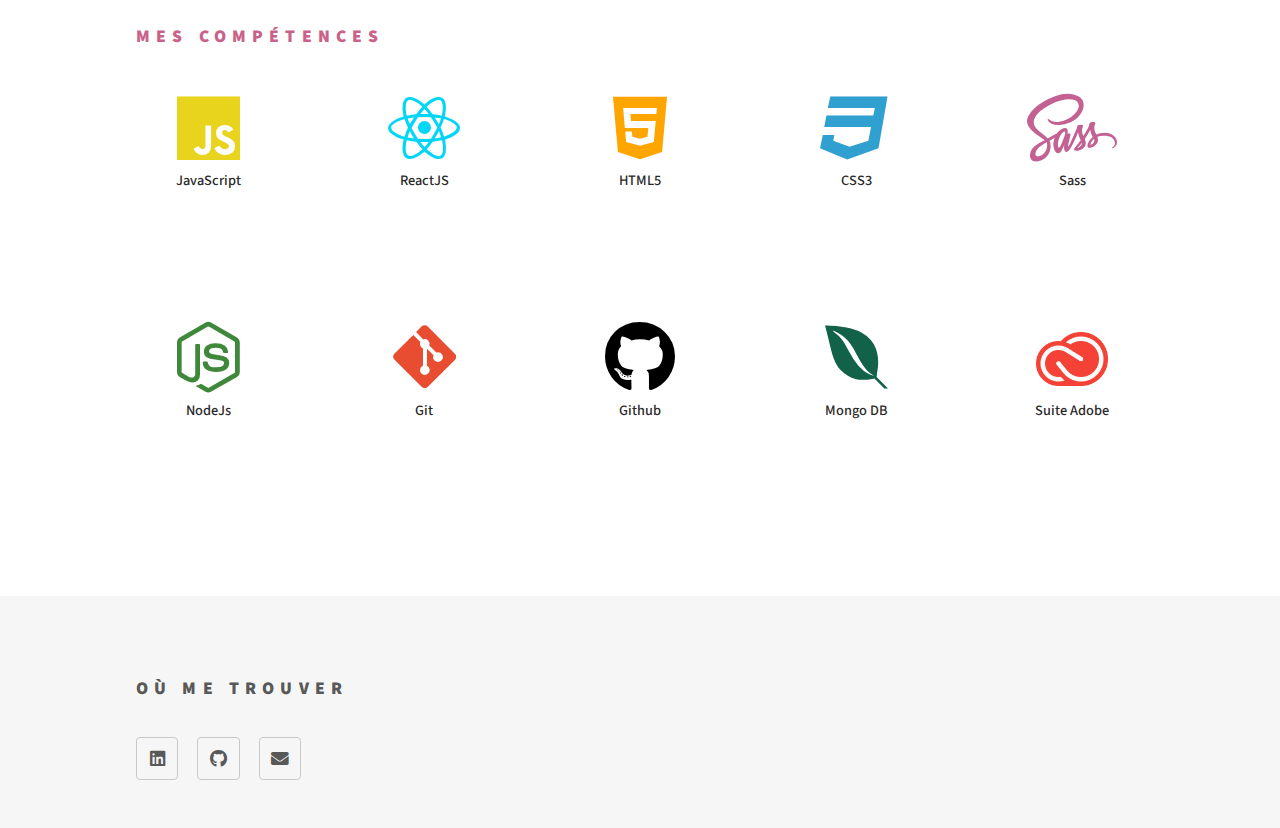
==== commit 0acd6623: "change files mockups" ====
--- a/index.html
+++ b/index.html
@@ -1,9 +1,4 @@
 <!DOCTYPE HTML>
-<!--
-	Phantom by HTML5 UP
-	html5up.net | @ajlkn
-	Free for personal and commercial use under the CCA 3.0 license (html5up.net/license)
--->
 <html>
 
 <head>
@@ -202,23 +197,29 @@
 						<!--<span class="image main"><img src="images/pic13.jpg" alt="" /></span>-->
 						<p>
 							Je m'appelle Clara, j'ai 25 ans et je vis à Bordeaux.</br>
-							Grâce à un stage dans le domaine de la communication digitale, j'ai réalisé un attrait
-							particulier pour le design UX/UI et le développement web.</br>
-							Depuis plus d'un an, je me suis lancée dans une nouvelle aventure : apprendre le
-							développement
-							web via des supers <a href="#projects">projets dynamiques</a>!</br>
+							Depuis un peu plus d'un an, je me suis lancée dans le monde passionnant du développement !</br>
+							Sensible aux problèmes actuels de l'environnement et l'écologie, j'aimerais me spécialiser dans l'éco-conception.</br>
+							</br>
 							Curieuse, passionnée et créative, je m'investis toujours à 100% dans mes projets !</br>
 							</br>
-						</p>
+						</p>	
 						<div class="button-projet">
 							<a type="button" href="./images/pdf/cv_dev_web_clara_coatanoan_portfolio.pdf"
-								target="_blank" class="button">Voir mon CV</a>
+								target="_blank" class="button">Jetez un coup d'oeil à mon CV !</a>
 						</div>
 					</div>
 					<div class="bloc-index">
 						<h2 class="color-profil title-page">Mes compétences</h2>
 						<ul class="icons-profil">
 							<li class="icons-bloc">
+								<i class="icon brands style1 color-js fa-js"><span class="label">JavaScript</spans></i>
+								<p>JavaScript</p>
+							</li>
+							<li class="icons-bloc">
+								<i class="icon brands style1 color-react fa-brand fa-react"><span class="label">ReactJS</spans></i>
+								<p>ReactJS</p>
+							</li>
+							<li class="icons-bloc">
 								<i class="icon brands style1 color-html fa-html5"><span class="label">HTML5</spans></i>
 								<p>HTML5</p>
 							</li>
@@ -229,10 +230,6 @@
 							<li class="icons-bloc">
 								<i class="icon brands style1 color-sass fa-sass"><span class="label">Sass</spans></i>
 								<p>Sass</p>
-							</li>
-							<li class="icons-bloc">
-								<i class="icon brands style1 color-js fa-js"><span class="label">JavaScript</spans></i>
-								<p>JavaScript</p>
 							</li>
 							<li class="icons-bloc">
 								<i class="icon brands style1 color-nodejs fa-node-js"><span class="label">NodeJS</spans>
@@ -244,14 +241,11 @@
 								<p>Git</p>
 							</li>
 							<li class="icons-bloc">
-								<i class="icon brands style1 color-github fa-github"><span class="label">Github</spans>
-										</i>
+								<i class="icon brands style1 color-github fa-github"><span class="label">Github</spans></i>
 								<p>Github</p>
 							</li>
 							<li class="icons-bloc">
-								<i class="icon brands style1 color-mongodb fa-envira"><span class="label">MongoDB
-										</spans>
-								</i>
+								<i class="icon brands style1 color-mongodb fa-envira"><span class="label">MongoDB</span></i>
 								<p>Mongo DB</p>
 							</li>
 							<li class="icons-bloc">
@@ -297,16 +291,13 @@
 					<h2>Où me trouver</h2>
 					<ul class="icons">
 						<li><a href="https://www.linkedin.com/in/clara-coatanoan/"
-								class="icon brands style2 fa-linkedin"><span class="label">Linkedin</span></a></li>
+								class="icon brands style2 fa-linkedin"><span class="label">LinkedIn</span></a></li>
 						<li><a href="https://github.com/claractnn/" class="icon brands style2 fa-github"><span
 									class="label">GitHub</span></a></li>
 						<li><a href="mailto:ccoatanoan@gmail.com" class="icon solid style2 fa-envelope"><span
 									class="label">Email</span></a></li>
 					</ul>
 				</section>
-				<!--<ul class="copyright">
-								<li>&copy; Untitled. All rights reserved</li><li>Design: <a href="http://html5up.net">HTML5 UP</a></li>
-							</ul>-->
 			</div>
 		</footer>
 
--- a/assets/css/pages_projet.css
+++ b/assets/css/pages_projet.css
@@ -61,7 +61,14 @@
     .color-sass:hover {
         color: #C26192 !important;
     }
-    
+
+.color-react {
+    color: #01D6F7;
+}
+    .color-react:hover {
+        color: #01D6F7 !important;
+    }
+
 .color-js {
     color: #E9D41D;
 }
--- a/assets/css/index.css
+++ b/assets/css/index.css
@@ -1,5 +1,6 @@
 @media screen and (max-width: 400px) {
     .icons-profil {
         font-size: 1.1em !important;
+        justify-content: center;
     }
 }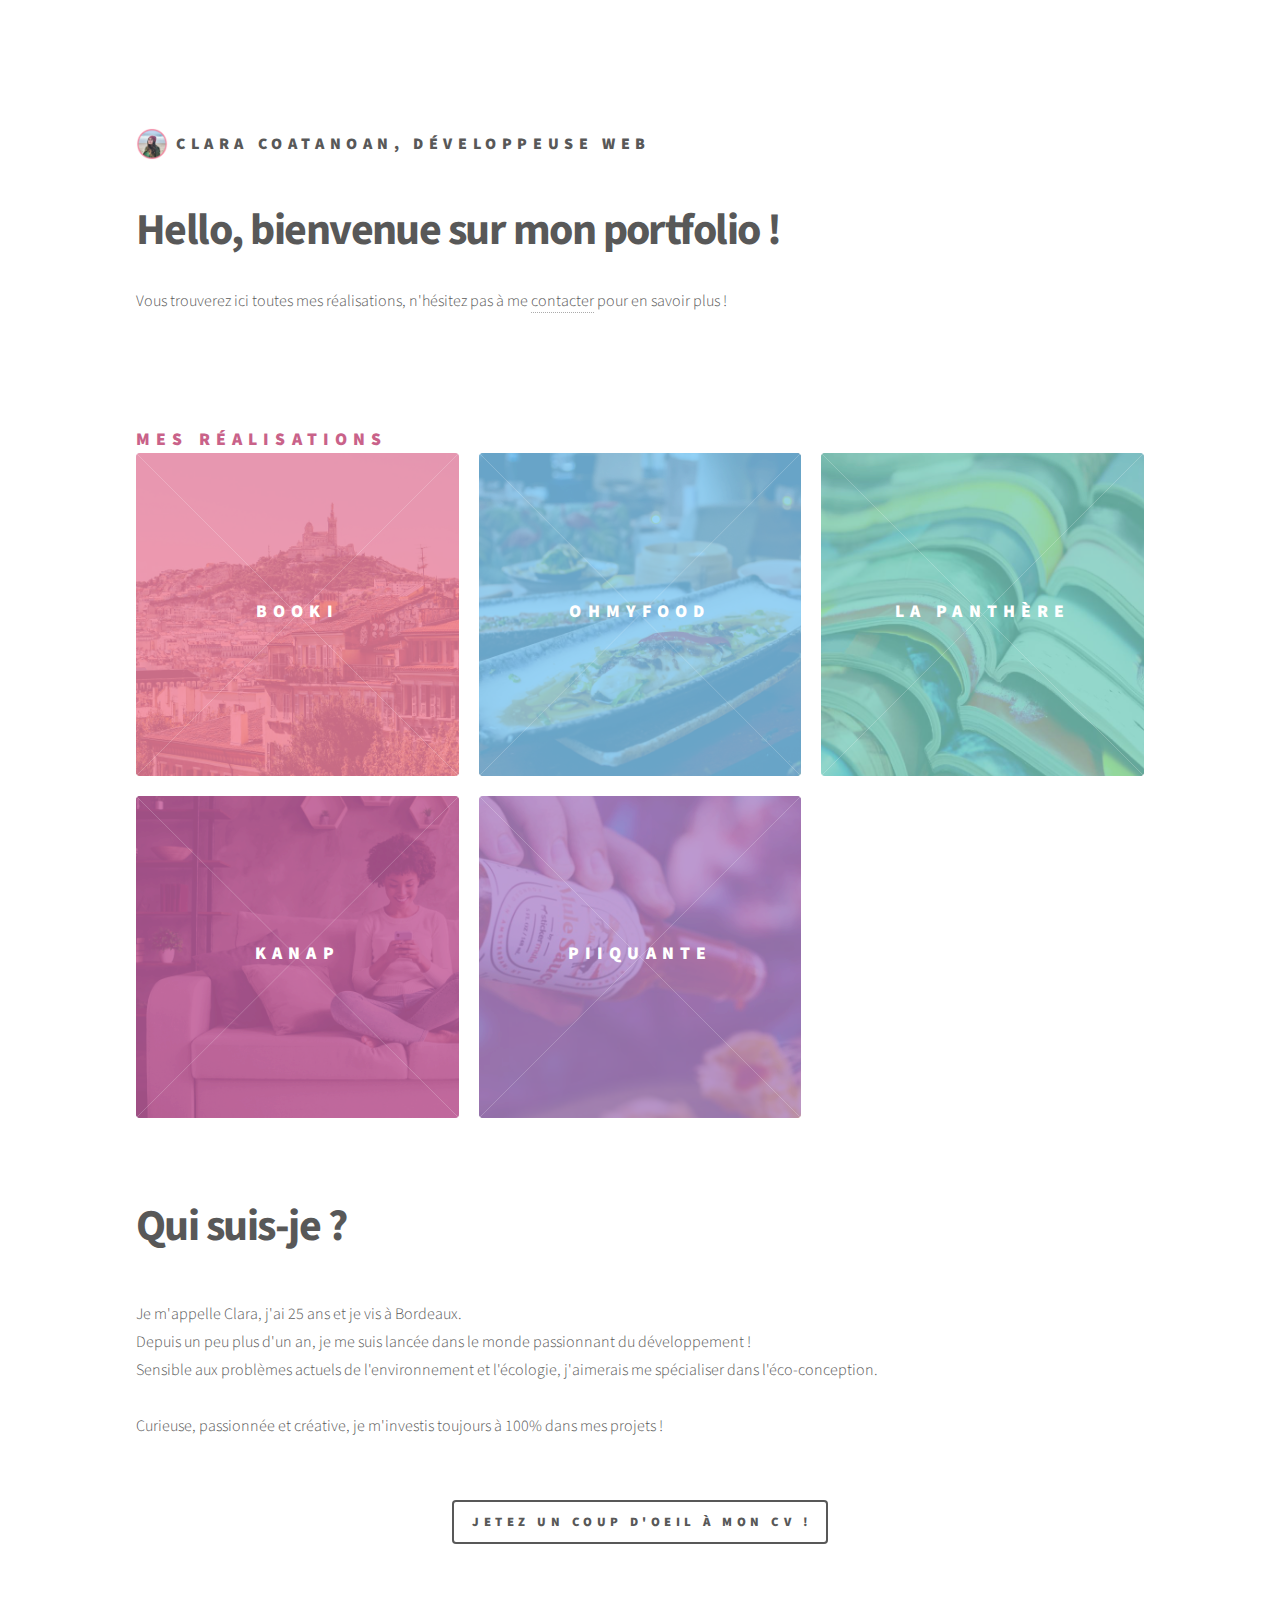
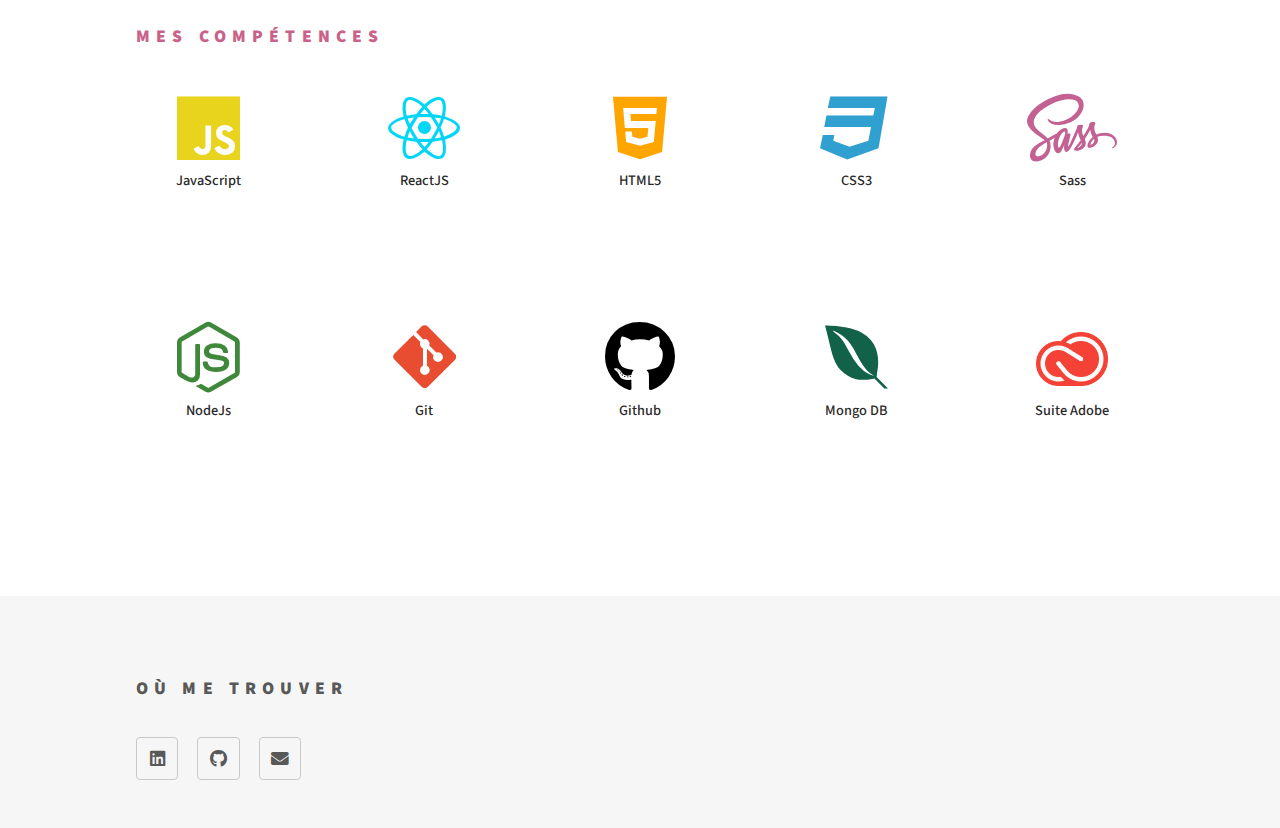
==== commit 9328942b: "added page piiquante" ====
--- a/index.html
+++ b/index.html
@@ -102,7 +102,7 @@
 							</div>
 						</a>
 					</article>
-					<!--<article class="style5">
+					<article class="style5">
 									<span class="image">
 										<img src="images/photos/photo_piiquante.png" alt="" />
 									</span>
@@ -112,7 +112,7 @@
 											<p>Construire et intégrer une API sécurisée avec Nodejs, Express et MongoDB</p>
 										</div>
 									</a>
-								</article>-->
+								</article>
 					<!--<article class="style6">
 									<span class="image">
 										<img src="images/pic06.jpg" alt="" />
--- a/assets/css/pages_projet.css
+++ b/assets/css/pages_projet.css
@@ -122,6 +122,10 @@
     color: #3597DB;
 }
 
+.color-piiquante {
+    color: #B31817;
+}
+
 /* BUTTON */
 
 .button-projet {
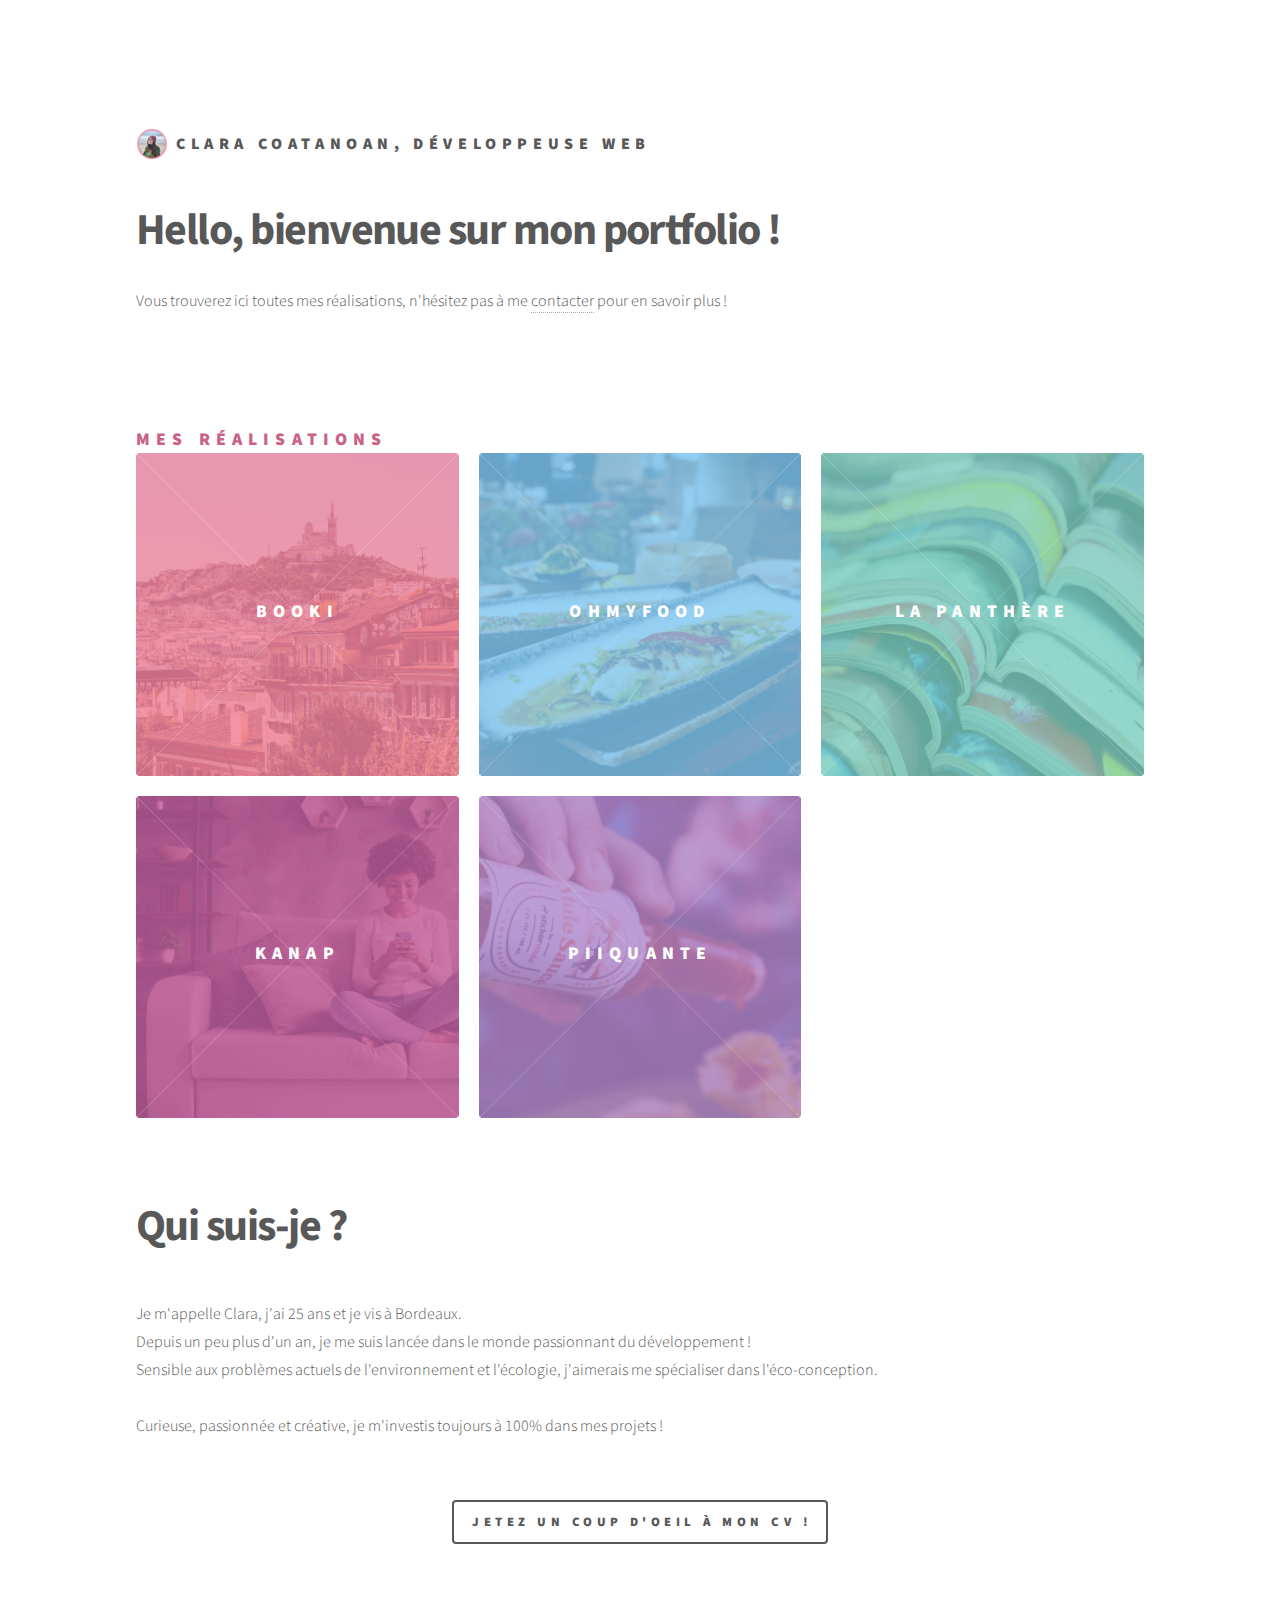
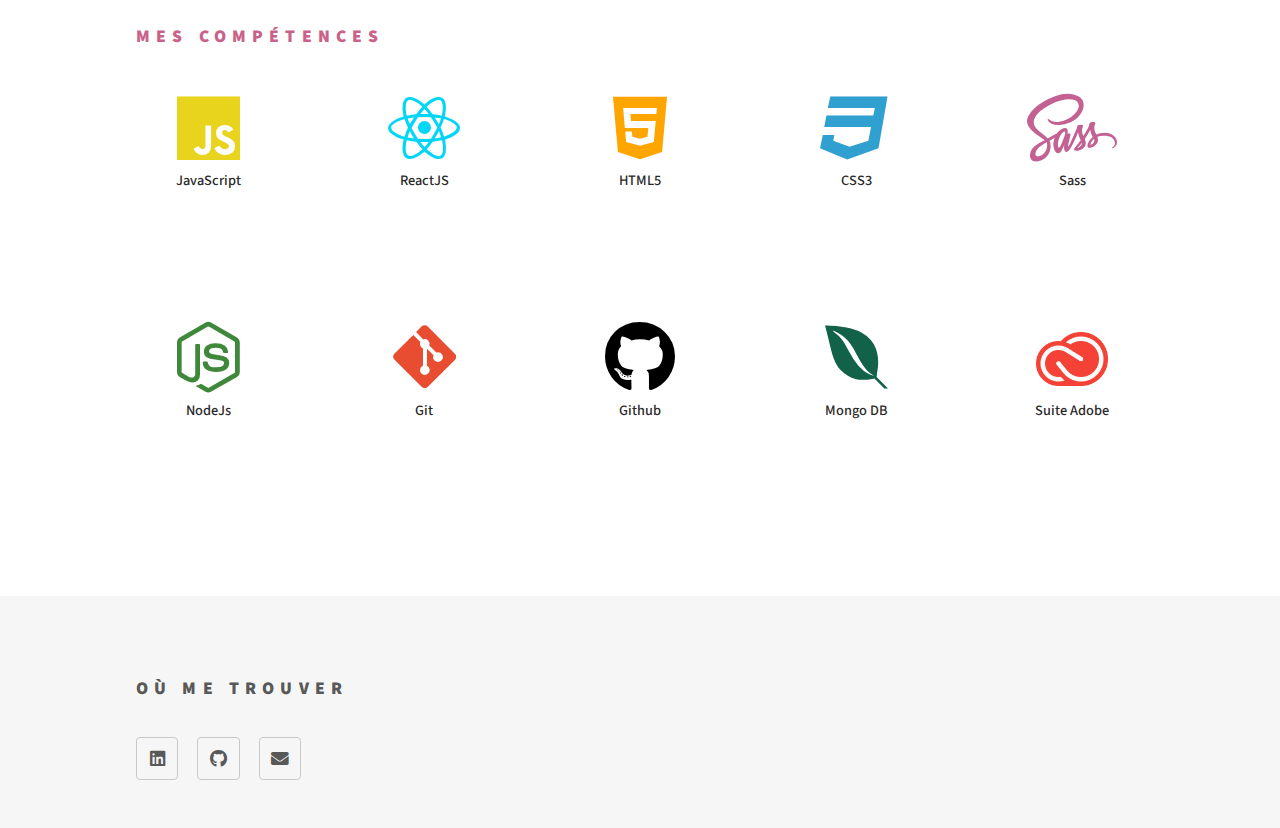
==== commit a78e111f: "modify images" ====
--- a/index.html
+++ b/index.html
@@ -71,7 +71,7 @@
 					</article>
 					<article class="style2">
 						<span class="image">
-							<img src="images/photos/photo_ohmyfood.png" alt="" />
+							<img src="images/photos/photo_ohmyfood.webp" alt="" />
 						</span>
 						<a href="./pages_projets/ohmyfood.html">
 							<h2>Ohmyfood</h2>
@@ -82,7 +82,7 @@
 					</article>
 					<article class="style3">
 						<span class="image">
-							<img src="images/photos/photo_lapanthere.png" alt="" />
+							<img src="images/photos/photo_lapanthere.webp" alt="" />
 						</span>
 						<a href="./pages_projets/lapanthere.html">
 							<h2>La Panthère</h2>
@@ -93,7 +93,7 @@
 					</article>
 					<article class="style4">
 						<span class="image">
-							<img src="images/photos/photo_kanap.png" alt="" />
+							<img src="images/photos/photo_kanap.webp" alt="" />
 						</span>
 						<a href="./pages_projets/kanap.html">
 							<h2>Kanap</h2>
@@ -104,7 +104,7 @@
 					</article>
 					<article class="style5">
 									<span class="image">
-										<img src="images/photos/photo_piiquante.png" alt="" />
+										<img src="images/photos/photo_piiquante.webp" alt="" />
 									</span>
 									<a href="./pages_projets/piiquante.html">
 										<h2>Piiquante</h2>
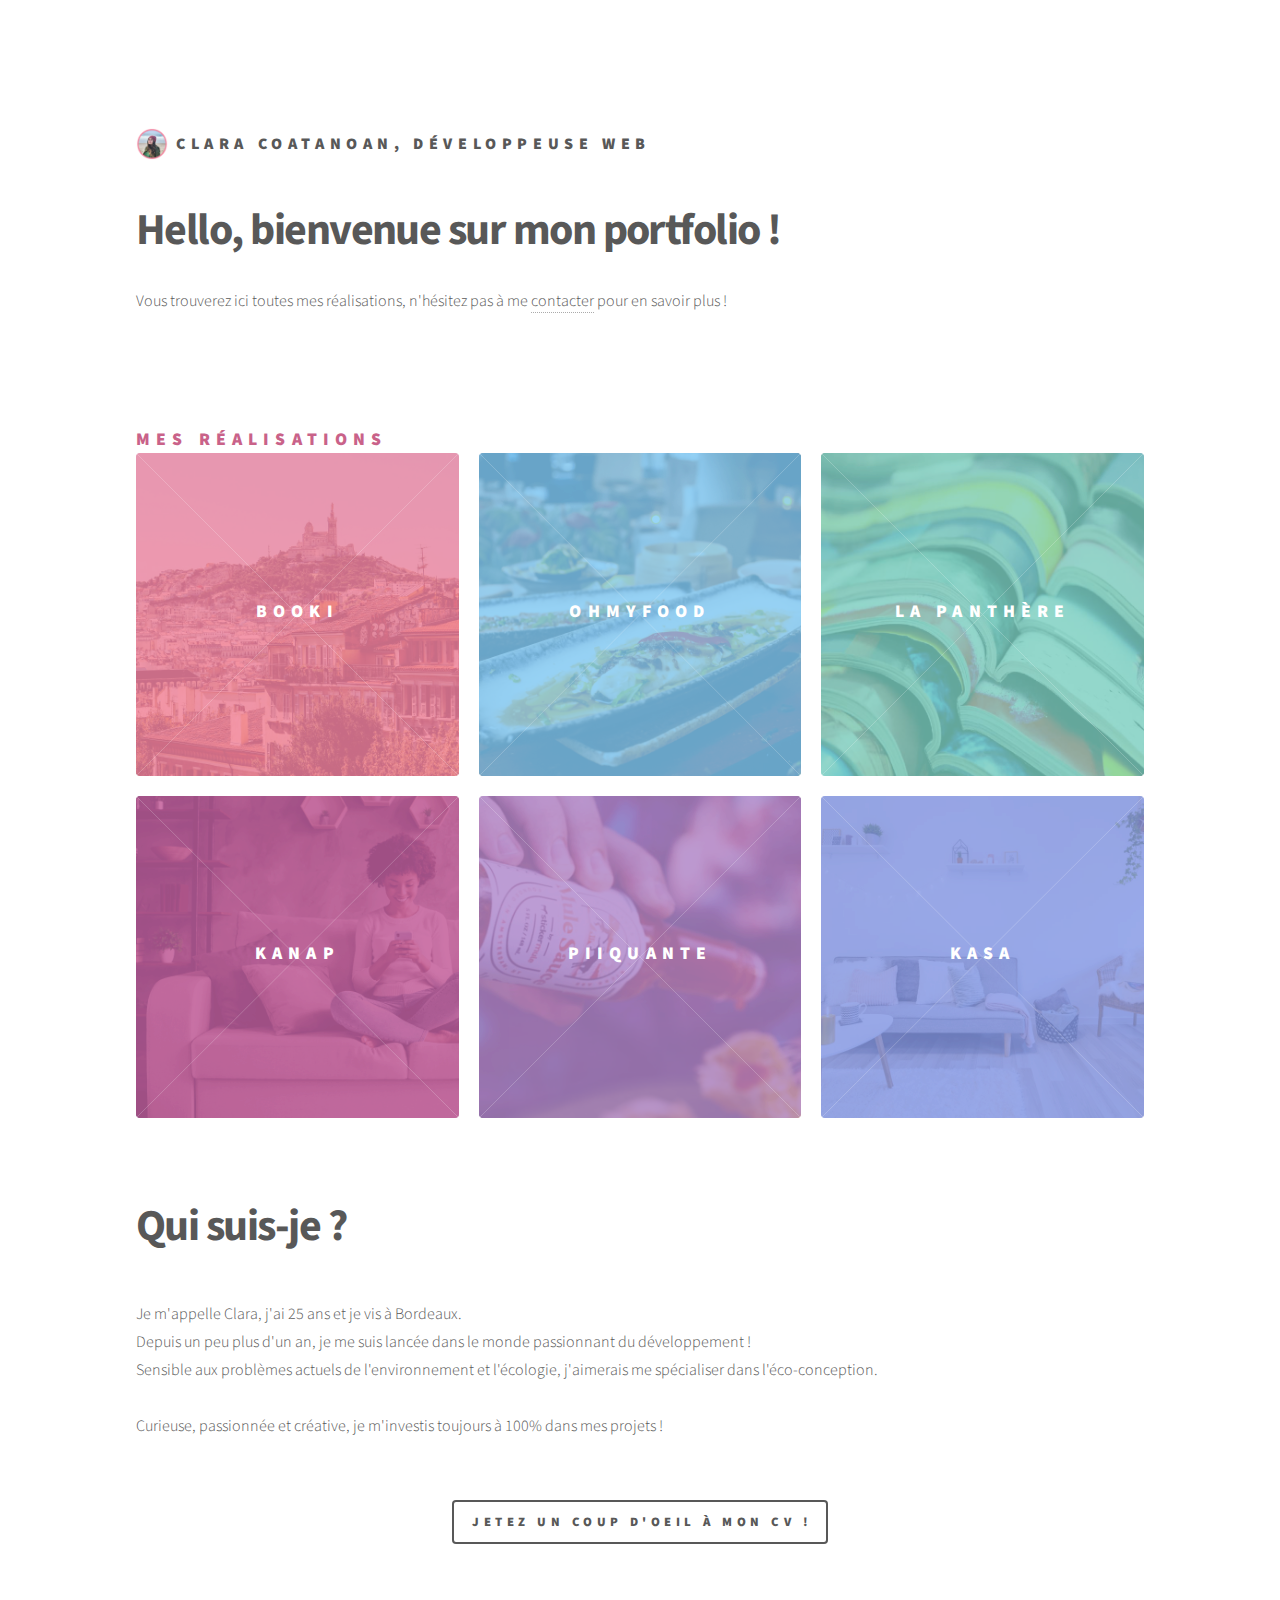
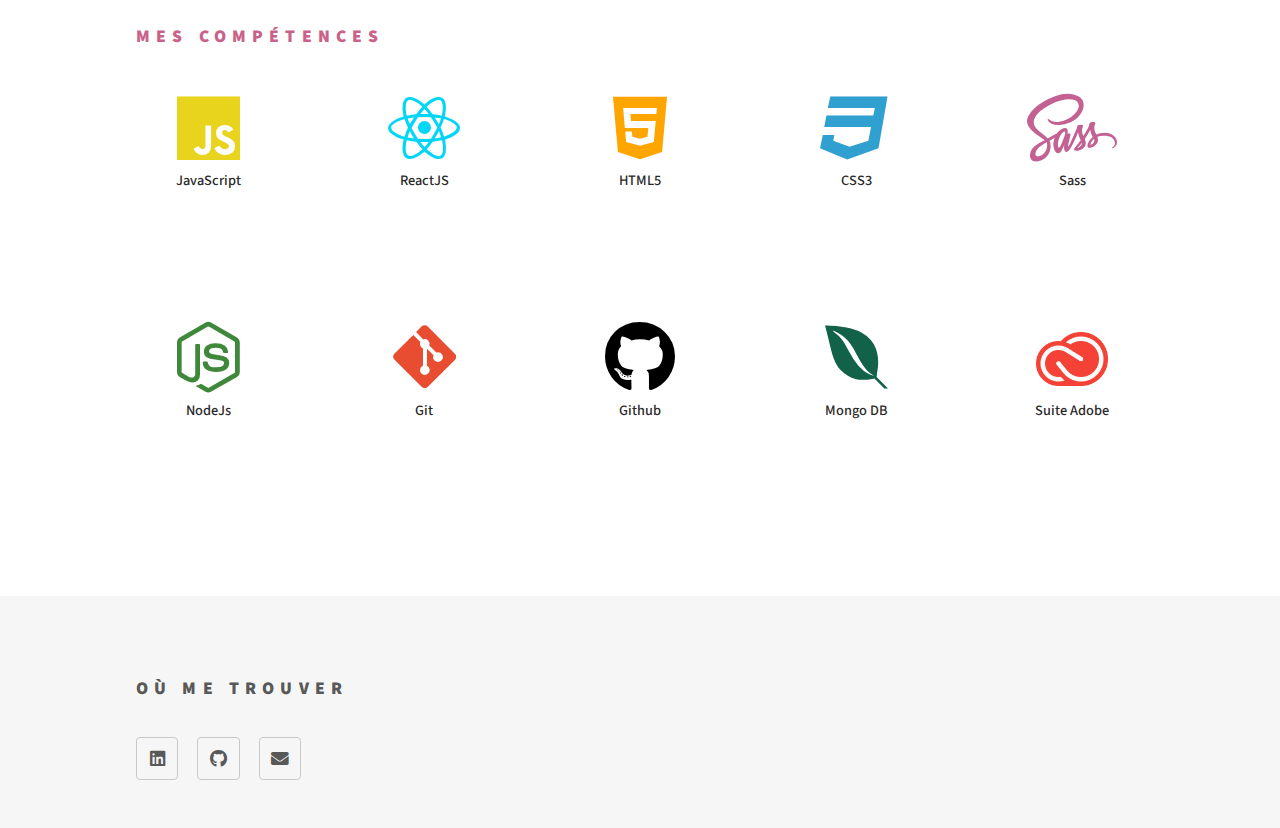
==== commit 5dfe061e: "added images" ====
--- a/index.html
+++ b/index.html
@@ -60,7 +60,7 @@
 				<section class="tiles" id="projects">
 					<article class="style1">
 						<span class="image">
-							<img src="images/photos/photo_booki.png" alt="" />
+							<img src="images/photos/photo_booki.webp" alt="Photo Booki" />
 						</span>
 						<a href="./pages_projets/booki.html">
 							<h2>Booki</h2>
@@ -71,7 +71,7 @@
 					</article>
 					<article class="style2">
 						<span class="image">
-							<img src="images/photos/photo_ohmyfood.webp" alt="" />
+							<img src="images/photos/photo_ohmyfood.webp" alt="Photo Ohmyfood" />
 						</span>
 						<a href="./pages_projets/ohmyfood.html">
 							<h2>Ohmyfood</h2>
@@ -82,7 +82,7 @@
 					</article>
 					<article class="style3">
 						<span class="image">
-							<img src="images/photos/photo_lapanthere.webp" alt="" />
+							<img src="images/photos/photo_lapanthere.webp" alt="Photo La Panthère" />
 						</span>
 						<a href="./pages_projets/lapanthere.html">
 							<h2>La Panthère</h2>
@@ -93,7 +93,7 @@
 					</article>
 					<article class="style4">
 						<span class="image">
-							<img src="images/photos/photo_kanap.webp" alt="" />
+							<img src="images/photos/photo_kanap.webp" alt="Photo Kanap" />
 						</span>
 						<a href="./pages_projets/kanap.html">
 							<h2>Kanap</h2>
@@ -104,7 +104,7 @@
 					</article>
 					<article class="style5">
 									<span class="image">
-										<img src="images/photos/photo_piiquante.webp" alt="" />
+										<img src="images/photos/photo_piiquante.webp" alt="Photo Piiquante" />
 									</span>
 									<a href="./pages_projets/piiquante.html">
 										<h2>Piiquante</h2>
@@ -113,17 +113,17 @@
 										</div>
 									</a>
 								</article>
-					<!--<article class="style6">
-									<span class="image">
-										<img src="images/pic06.jpg" alt="" />
-									</span>
-									<a href="generic.html">
-										<h2>Veroeros</h2>
-										<div class="content">
-											<p>Sed nisl arcu euismod sit amet nisi lorem etiam dolor veroeros et feugiat.</p>
-										</div>
-									</a>
-								</article>
+					<article class="style6">
+									<span class="image">
+										<img src="images/photos/photo_kasa.webp" alt="Photo Kasa" />
+									</span>
+									<a href="./pages_projets/kasa.html">
+										<h2>Kasa</h2>
+										<div class="content">
+											<p>Développer une application et tous ses composants avec React</p>
+										</div>
+									</a>
+								<!-- </article>
 								<article class="style2">
 									<span class="image">
 										<img src="images/pic07.jpg" alt="" />
